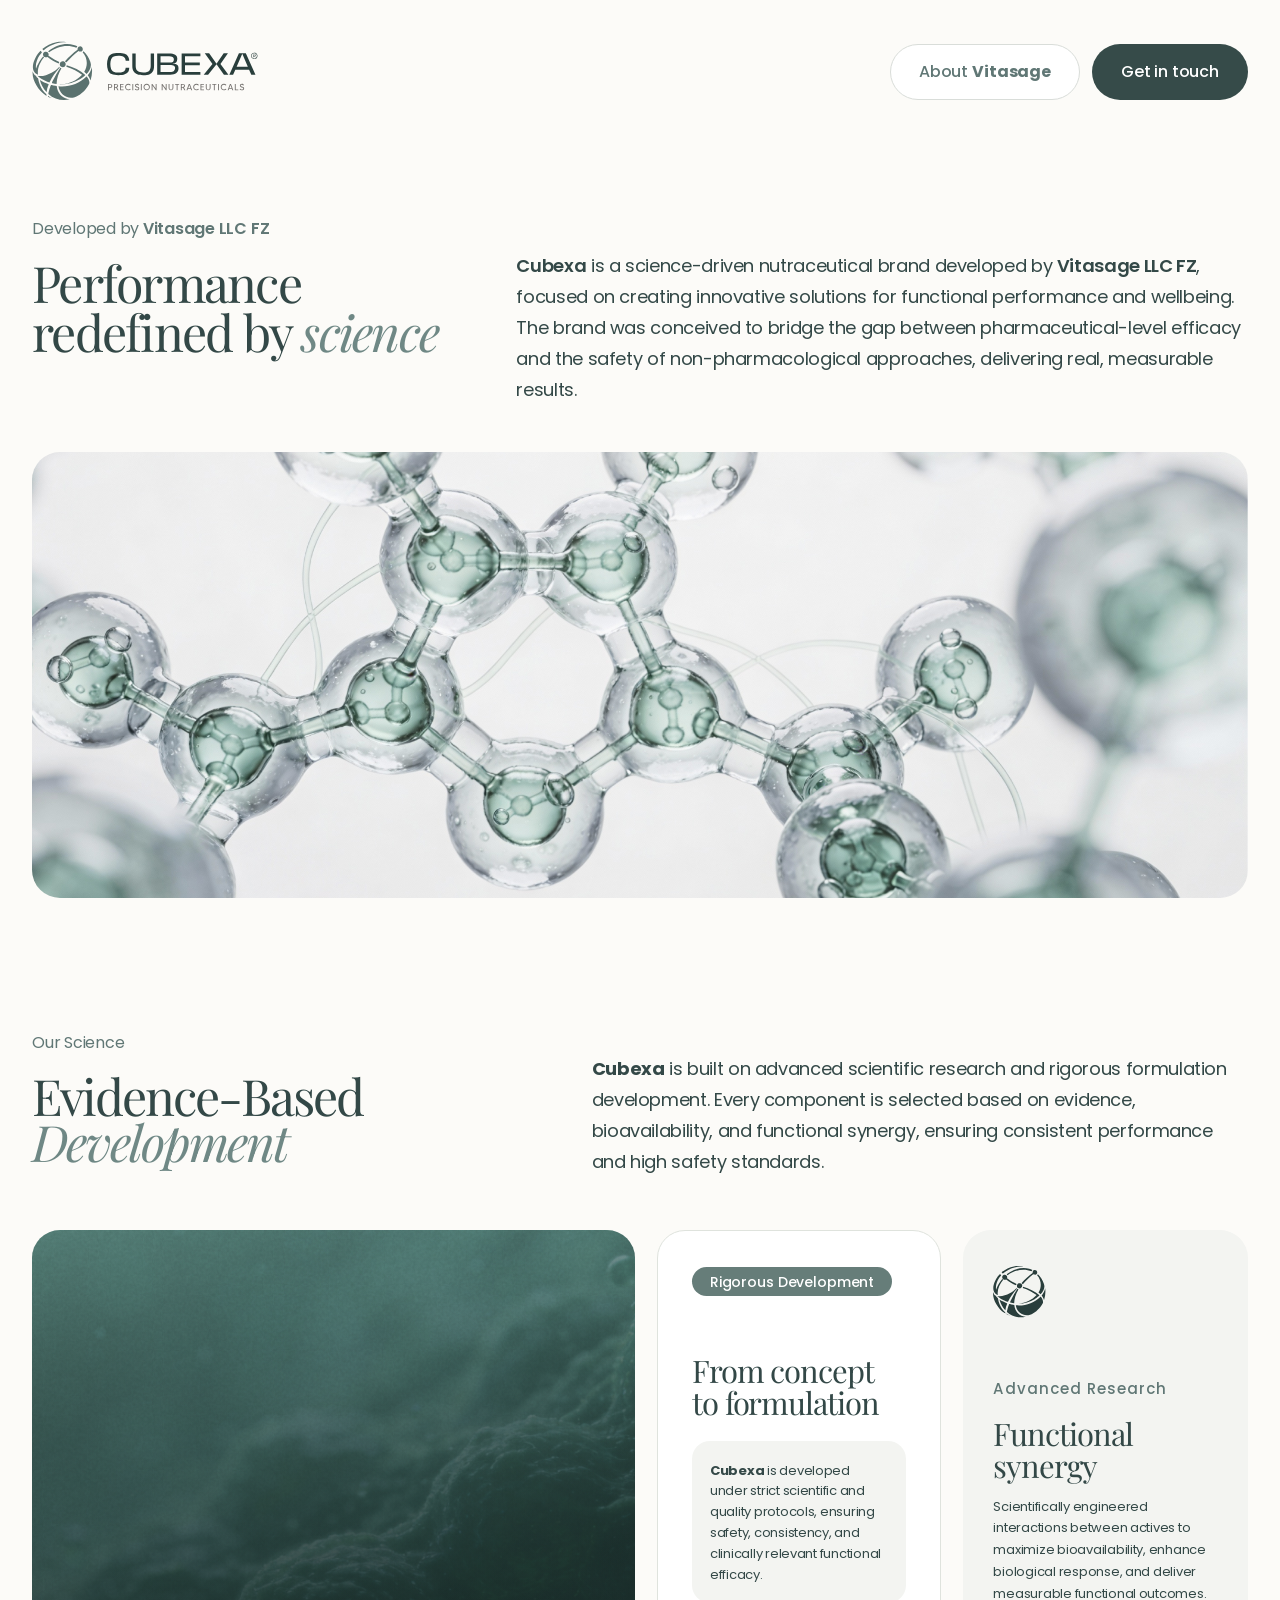
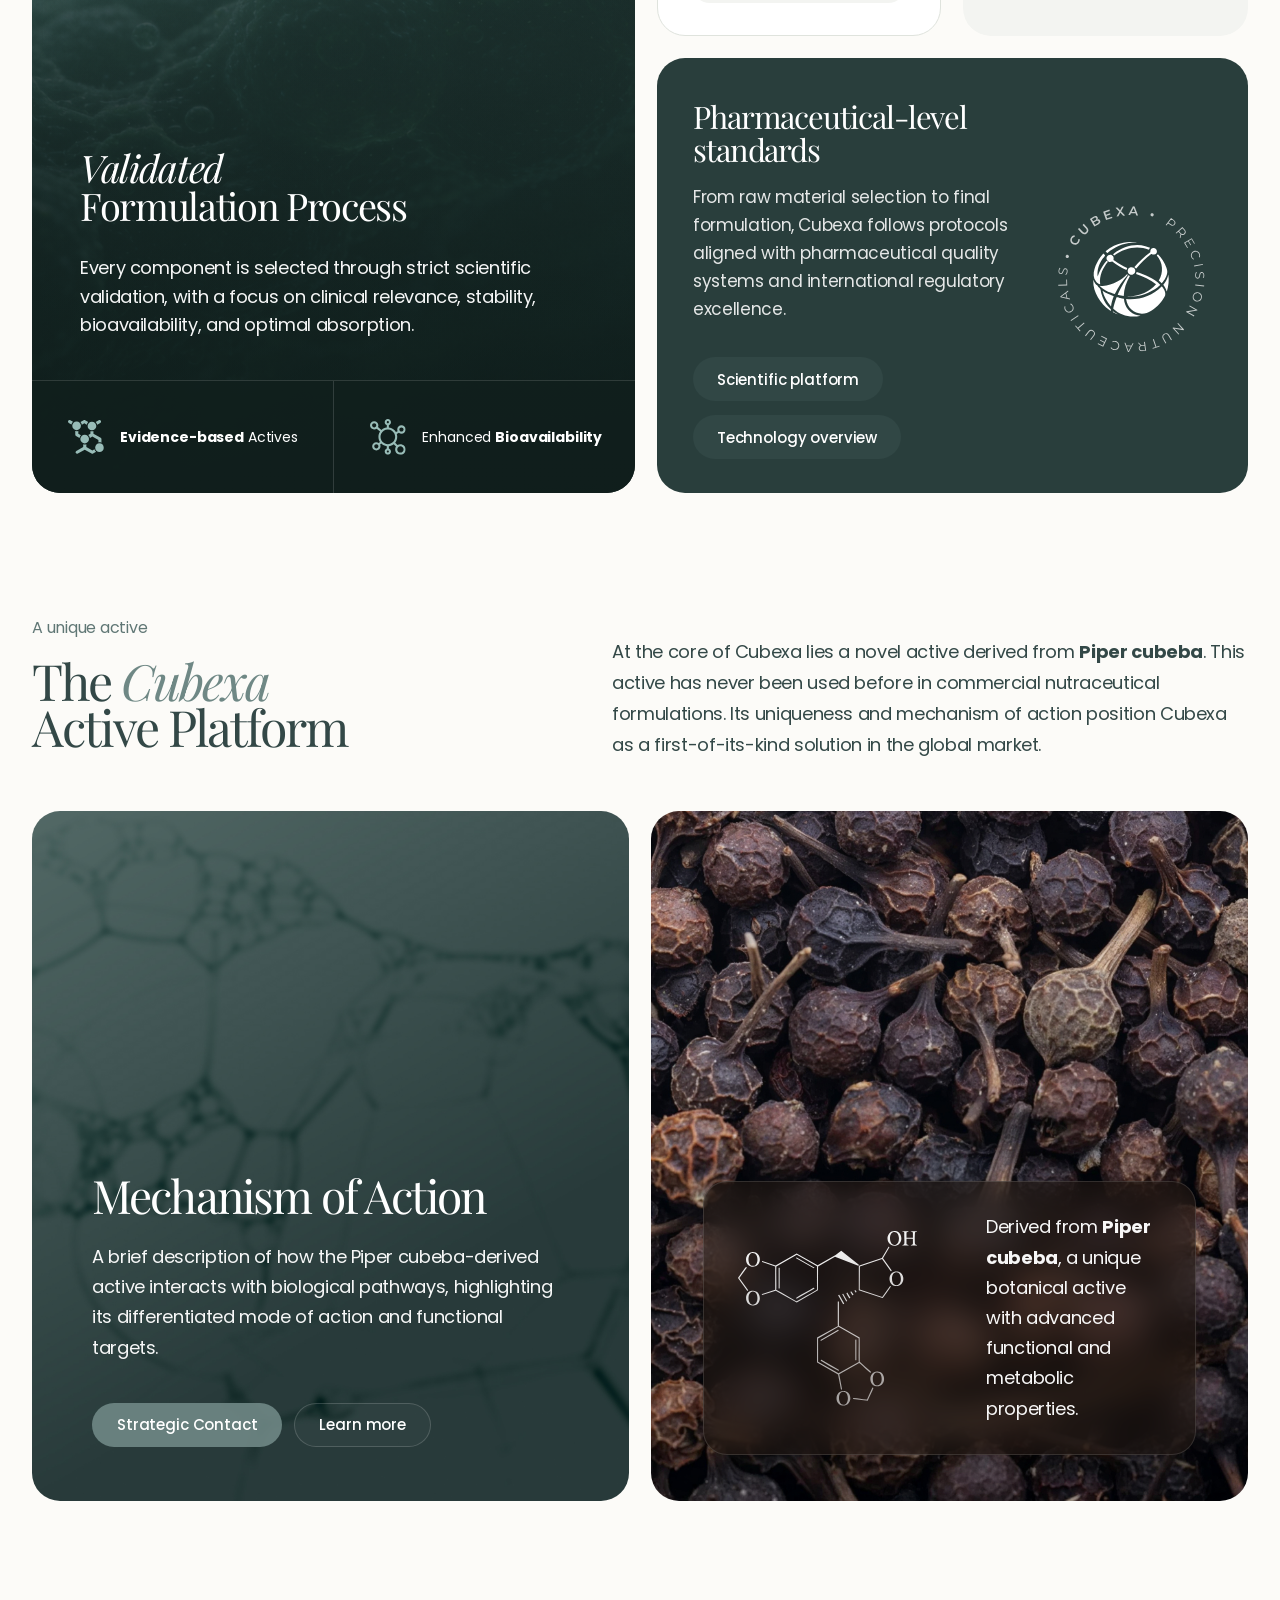
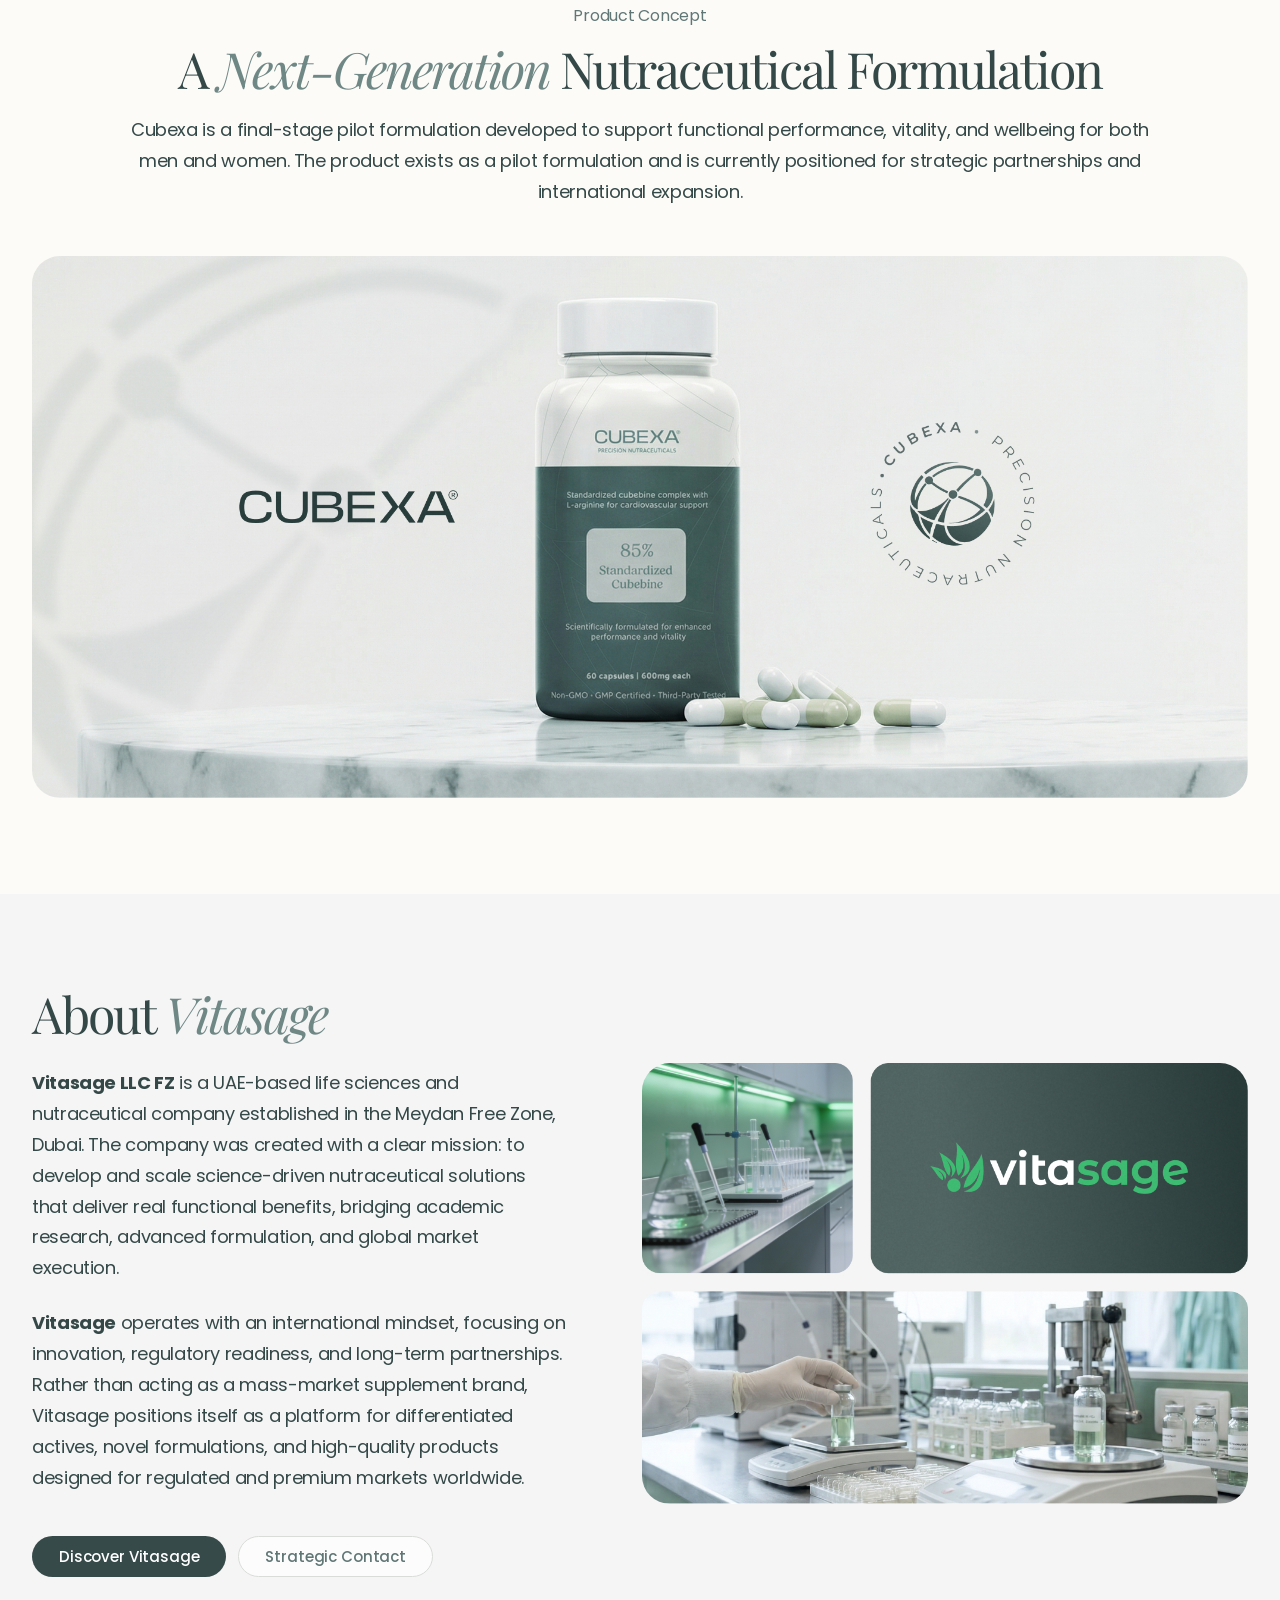
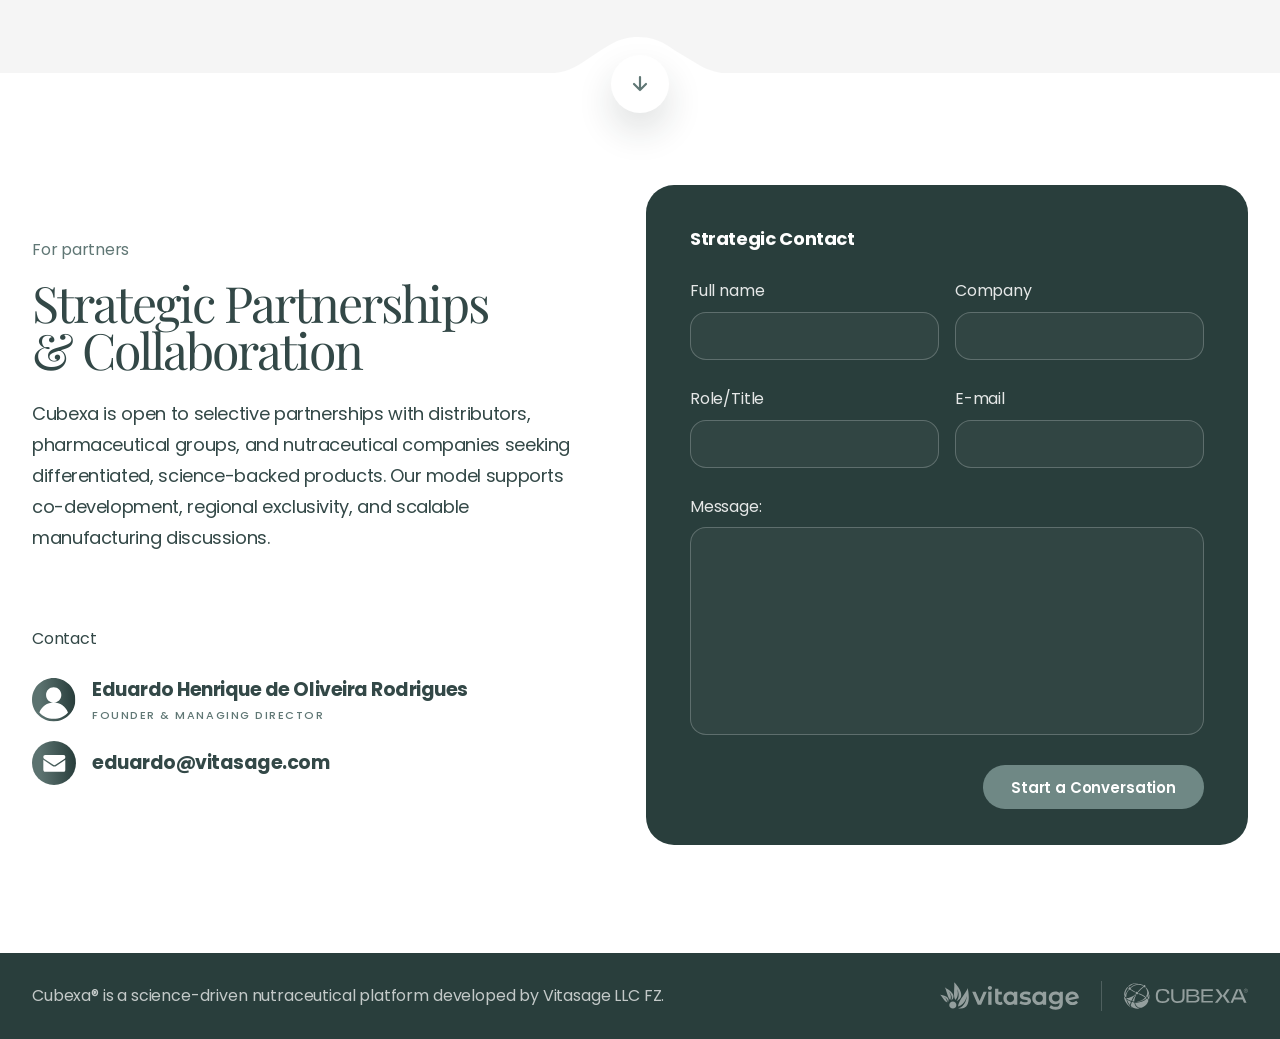
==== index.html @ df8a6ce2 "primeiro commit" ====
<!DOCTYPE html>
<html lang="en">
  <head>
    <meta charset="UTF-8" />
    <meta name="viewport" content="width=device-width, initial-scale=1.0" />
    <title>Cubexa | Precision Nutraceuticals</title>
    <link rel="preconnect" href="https://fonts.googleapis.com" />
    <link rel="preconnect" href="https://fonts.gstatic.com" crossorigin />
    <link
      href="https://fonts.googleapis.com/css2?family=Playfair+Display:ital,wght@0,400;0,500;1,400;1,500&family=Poppins:wght@400;500;600;700&display=swap"
      rel="stylesheet"
    />
    <link rel="icon" type="image/png" href="IMG/favicon.png" />
    <link rel="stylesheet" href="styles.css" />
  </head>
  <body>
    <header class="site-header container">
      <a class="brand" href="#" aria-label="Cubexa home">
        <img src="IMG/logo.svg" alt="Cubexa Precision Nutraceuticals logo" />
      </a>

      <nav class="header-actions" aria-label="Primary navigation">
        <a class="button-pill button-pill--ghost" href="#about">
          About <strong>Vitasage</strong>
        </a>
        <a class="button-pill button-pill--solid" href="#contact">Get in touch</a>
      </nav>
    </header>

    <main>
      <section class="hero-section container" aria-labelledby="hero-title">
        <div class="hero-copy">
          <div class="hero-copy__lead">
            <p class="hero-tagline">
              Developed by <strong>Vitasage LLC FZ</strong>
            </p>

            <h1 class="hero-title" id="hero-title">
              Performance
              <br />
              redefined by <span>science</span>
            </h1>
          </div>

          <div class="hero-copy__text">
            <p>
              <strong>Cubexa</strong> is a science-driven nutraceutical brand
              developed by <strong>Vitasage LLC FZ</strong>, focused on creating
              innovative solutions for functional performance and wellbeing. The
              brand was conceived to bridge the gap between pharmaceutical-level
              efficacy and the safety of non-pharmacological approaches,
              delivering real, measurable results.
            </p>
          </div>
        </div>

        <figure class="hero-visual">
          <img
            src="IMG/img.jpg"
            alt="Abstract molecular structure illustration in soft green tones"
          />
        </figure>
      </section>

      <section class="science-section container" aria-labelledby="science-title">
        <div class="science-intro">
          <div class="science-intro__lead">
            <p class="science-tagline">Our Science</p>

            <h2 class="science-title" id="science-title">
              Evidence-Based
              <br />
              <span>Development</span>
            </h2>
          </div>

          <div class="science-intro__copy">
            <p>
              <strong>Cubexa</strong> is built on advanced scientific research
              and rigorous formulation development. Every component is selected
              based on evidence, bioavailability, and functional synergy,
              ensuring consistent performance and high safety standards.
            </p>
          </div>
        </div>

        <div class="science-layout">
          <article class="science-card science-card--feature">
            <div class="science-feature__content">
              <h3 class="science-feature__title">
                <span>Validated</span>
                <br />
                Formulation Process
              </h3>

              <p class="science-feature__description">
                Every component is selected through strict scientific
                validation, with a focus on clinical relevance, stability,
                bioavailability, and optimal absorption.
              </p>
            </div>

            <div class="science-feature__footer">
              <div class="science-footer-item">
                <img
                  src="IMG/icon0.svg"
                  alt="Evidence-based actives icon"
                  class="science-footer-item__icon"
                />
                <p>
                  <strong>Evidence-based</strong>
                  Actives
                </p>
              </div>

              <div class="science-footer-item">
                <img
                  src="IMG/icon1.svg"
                  alt="Enhanced bioavailability icon"
                  class="science-footer-item__icon"
                />
                <p>
                  Enhanced
                  <strong>Bioavailability</strong>
                </p>
              </div>
            </div>
          </article>

          <div class="science-sidebar">
            <div class="science-sidebar__top">
              <article class="science-card science-card--concept">
                <span class="science-chip">Rigorous Development</span>

                <h3 class="science-card__title science-card__title--concept">
                  From concept
                  <br />
                  to formulation
                </h3>

                <div class="science-card__inset">
                  <p>
                    <strong>Cubexa</strong> is developed under strict
                    scientific and quality protocols, ensuring safety,
                    consistency, and clinically relevant functional efficacy.
                  </p>
                </div>
              </article>

              <article class="science-card science-card--synergy">
                <img
                  src="IMG/icon2.svg"
                  alt="Advanced research icon"
                  class="science-card__icon"
                />

                <p class="science-card__eyebrow">Advanced Research</p>

                <h3 class="science-card__title">Functional synergy</h3>

                <p class="science-card__body">
                  Scientifically engineered interactions between actives to
                  maximize bioavailability, enhance biological response, and
                  deliver measurable functional outcomes.
                </p>
              </article>
            </div>

            <article class="science-card science-card--standards">
              <div class="science-standards">
                <div class="science-standards__content">
                  <h3 class="science-card__title science-card__title--light">
                    Pharmaceutical-level standards
                  </h3>

                  <p class="science-card__body science-card__body--light">
                    From raw material selection to final formulation, Cubexa
                    follows protocols aligned with pharmaceutical quality
                    systems and international regulatory excellence.
                  </p>

                  <div class="science-standards__actions">
                    <button class="science-pill" type="button">
                      Scientific platform
                    </button>
                    <button class="science-pill" type="button">
                      Technology overview
                    </button>
                  </div>
                </div>

                <div class="science-standards__mark">
                  <img
                    src="IMG/icon3.svg"
                    alt="Cubexa circular logo"
                    class="science-standards__logo"
                  />
                </div>
              </div>
            </article>
          </div>
        </div>
      </section>

      <section class="platform-section container" aria-labelledby="platform-title">
        <div class="platform-intro">
          <div class="platform-intro__lead">
            <p class="platform-tagline">A unique active</p>

            <h2 class="platform-title" id="platform-title">
              The <span>Cubexa</span>
              <br />
              Active Platform
            </h2>
          </div>

          <div class="platform-intro__copy">
            <p>
              At the core of Cubexa lies a novel active derived from
              <strong>Piper cubeba</strong>. This active has never been used
              before in commercial nutraceutical formulations. Its uniqueness
              and mechanism of action position Cubexa as a first-of-its-kind
              solution in the global market.
            </p>
          </div>
        </div>

        <div class="platform-layout">
          <article class="platform-card platform-card--mechanism">
            <div class="platform-card__content">
              <h3 class="platform-card__title">Mechanism of Action</h3>

              <p class="platform-card__description">
                A brief description of how the Piper cubeba-derived active
                interacts with biological pathways, highlighting its
                differentiated mode of action and functional targets.
              </p>

              <div class="platform-card__actions">
                <button class="platform-pill platform-pill--solid" type="button">
                  Strategic Contact
                </button>
                <button class="platform-pill platform-pill--ghost" type="button">
                  Learn more
                </button>
              </div>
            </div>
          </article>

          <article class="platform-card platform-card--botanical">
            <div class="platform-glass-box">
              <img
                src="IMG/icon4.svg"
                alt="Chemical formula illustration"
                class="platform-glass-box__icon"
              />

              <p class="platform-glass-box__text">
                Derived from <strong>Piper cubeba</strong>, a unique botanical
                active with advanced functional and metabolic properties.
              </p>
            </div>
          </article>
        </div>
      </section>

      <section class="concept-section container" aria-labelledby="concept-title">
        <div class="concept-header">
          <p class="concept-tagline">Product Concept</p>

          <h2 class="concept-title" id="concept-title">
            A <span>Next-Generation</span> Nutraceutical Formulation
          </h2>

          <p class="concept-copy">
            Cubexa is a final-stage pilot formulation developed to support
            functional performance, vitality, and wellbeing for both men and
            women. The product exists as a pilot formulation and is currently
            positioned for strategic partnerships and international expansion.
          </p>
        </div>

        <figure class="concept-visual">
          <img
            src="IMG/img5.jpg"
            alt="Cubexa product bottle with capsules, brand mark, and circular seal"
          />
        </figure>
      </section>

      <section class="about-section" id="about" aria-labelledby="about-title">
        <div class="about-section__inner container">
          <div class="about-copy">
            <h2 class="about-title" id="about-title">
              About <span>Vitasage</span>
            </h2>

            <div class="about-copy__body">
              <p>
                <strong>Vitasage LLC FZ</strong> is a UAE-based life sciences
                and nutraceutical company established in the Meydan Free Zone,
                Dubai. The company was created with a clear mission: to develop
                and scale science-driven nutraceutical solutions that deliver
                real functional benefits, bridging academic research, advanced
                formulation, and global market execution.
              </p>

              <p>
                <strong>Vitasage</strong> operates with an international
                mindset, focusing on innovation, regulatory readiness, and
                long-term partnerships. Rather than acting as a mass-market
                supplement brand, Vitasage positions itself as a platform for
                differentiated actives, novel formulations, and high-quality
                products designed for regulated and premium markets worldwide.
              </p>
            </div>

            <div class="about-actions">
              <a class="about-pill about-pill--solid" href="index2.html">
                Discover Vitasage
              </a>
              <a class="about-pill about-pill--ghost" href="#contact">
                Strategic Contact
              </a>
            </div>
          </div>

          <figure class="about-visual">
            <img
              src="IMG/img6.jpg"
              alt="Laboratory collage with Vitasage brand panel and research imagery"
            />
          </figure>
        </div>
      </section>

      <section class="contact-section" id="contact" aria-labelledby="contact-title">
        <div class="contact-divider" aria-hidden="true">
          <div class="contact-divider__circle">
            <svg
              class="contact-divider__arrow"
              viewBox="0 0 24 24"
              fill="none"
              xmlns="http://www.w3.org/2000/svg"
            >
              <path
                d="M12 5V18M12 18L6 12M12 18L18 12"
                stroke="currentColor"
                stroke-width="2.2"
                stroke-linecap="round"
                stroke-linejoin="round"
              />
            </svg>
          </div>
        </div>

        <div class="contact-section__inner container">
          <div class="contact-copy">
            <p class="contact-tagline">For partners</p>

            <h2 class="contact-title" id="contact-title">
              Strategic Partnerships
              <br />
              &amp; Collaboration
            </h2>

            <p class="contact-description">
              Cubexa is open to selective partnerships with distributors,
              pharmaceutical groups, and nutraceutical companies seeking
              differentiated, science-backed products. Our model supports
              co-development, regional exclusivity, and scalable manufacturing
              discussions.
            </p>

            <div class="contact-details">
              <p class="contact-label">Contact</p>

              <div class="contact-detail">
                <img
                  src="IMG/icon5.svg"
                  alt="Contact person icon"
                  class="contact-detail__icon"
                />

                <div class="contact-detail__content">
                  <strong>Eduardo Henrique de Oliveira Rodrigues</strong>
                  <span>Founder &amp; Managing Director</span>
                </div>
              </div>

              <div class="contact-detail">
                <img
                  src="IMG/icon6.svg"
                  alt="Email icon"
                  class="contact-detail__icon"
                />

                <div class="contact-detail__content">
                  <strong>eduardo@vitasage.com</strong>
                </div>
              </div>
            </div>
          </div>

          <article class="contact-card">
            <h3 class="contact-card__title">Strategic Contact</h3>

            <form class="contact-form" action="#" method="post">
              <div class="contact-form__field">
                <label for="full-name">Full name</label>
                <input id="full-name" name="full-name" type="text" />
              </div>

              <div class="contact-form__field">
                <label for="company">Company</label>
                <input id="company" name="company" type="text" />
              </div>

              <div class="contact-form__field">
                <label for="role-title">Role/Title</label>
                <input id="role-title" name="role-title" type="text" />
              </div>

              <div class="contact-form__field">
                <label for="email">E-mail</label>
                <input id="email" name="email" type="email" />
              </div>

              <div class="contact-form__field contact-form__field--full">
                <label for="message">Message:</label>
                <textarea id="message" name="message"></textarea>
              </div>

              <div class="contact-form__actions">
                <button class="contact-form__button" type="submit">
                  Start a Conversation
                </button>
              </div>
            </form>
          </article>
        </div>
      </section>
    </main>

    <footer class="footer-section">
      <div class="footer-section__inner container">
        <p class="footer-copy">
          Cubexa&reg; is a science-driven nutraceutical platform developed by
          Vitasage LLC FZ.
        </p>

        <div class="footer-logos" aria-label="Brand logos">
          <img
            src="IMG/logo-footer1.svg"
            alt="Vitasage logo"
            class="footer-logo footer-logo--vitasage"
          />
          <span class="footer-logos__divider" aria-hidden="true"></span>
          <img
            src="IMG/logo-footer2.svg"
            alt="Cubexa logo"
            class="footer-logo footer-logo--cubexa"
          />
        </div>
      </div>
    </footer>
  </body>
</html>
---- styles.css ----
:root {
  --font-heading: "Playfair Display", serif;
  --font-body: "Poppins", sans-serif;

  --size-heading: 50px;
  --size-body: 18px;
  --size-tagline: 16px;
  --size-button: 16px;
  --science-size-tagline: 16px;
  --science-size-title: 50px;
  --science-size-copy: 18px;
  --science-size-feature-title: 38px;
  --science-size-card-title: 31px;
  --science-size-card-body: 17px;
  --science-size-card-label: 15px;
  --science-size-chip: 14px;
  --science-size-footer-label: 14px;
  --platform-size-title: 50px;
  --platform-size-card-title: 46px;
  --platform-size-body: 18px;
  --platform-size-glass-body: 18px;
  --platform-size-pill: 15px;
  --concept-size-tagline: 16px;
  --concept-size-title: 50px;
  --concept-size-body: 18px;
  --about-size-title: 50px;
  --about-size-body: 18px;
  --about-size-button: 15px;
  --contact-size-tagline: 16px;
  --contact-size-title: 50px;
  --contact-size-body: 18px;
  --contact-size-label: 16px;
  --footer-size-body: 16px;

  --color-bg: #fcfbf8;
  --color-surface: #ffffff;
  --color-text: #334847;
  --color-accent: #6f8885;
  --color-muted: #607775;
  --color-border: #d9ddd9;
  --color-button: #364b49;
  --color-button-hover: #2b3d3b;
  --color-focus: #9bb8b2;
  --color-card-muted: #f3f4f1;
  --color-card-deep: #293e3c;
  --color-card-overlay: rgba(27, 48, 46, 0.58);
  --color-card-overlay-strong: rgba(17, 31, 29, 0.82);
  --color-card-stroke: #dfe3dd;
  --color-platform-overlay: rgba(39, 63, 60, 0.86);
  --color-glass-bg: rgba(30, 20, 15, 0.55);
  --color-glass-border: rgba(255, 255, 255, 0.12);
  --color-about-bg: #f5f5f5;
  --color-contact-card: #293e3c;
  --color-contact-field: rgba(255, 255, 255, 0.04);
  --color-contact-border: rgba(255, 255, 255, 0.22);
  --color-contact-button: #6f8885;
  --color-footer-text: rgba(255, 255, 255, 0.72);
  --color-divider-border: #dde2dd;

  --container-width: 1360px;
  --radius-pill: 999px;
  --radius-image: 28px;
  --shadow-focus: 0 0 0 4px rgba(155, 184, 178, 0.35);
}

*,
*::before,
*::after {
  box-sizing: border-box;
}

html {
  scroll-behavior: smooth;
}

body {
  margin: 0;
  background: var(--color-bg);
  color: var(--color-text);
  font-family: var(--font-body);
  text-rendering: optimizeLegibility;
}

img {
  display: block;
  max-width: 100%;
}

a {
  color: inherit;
  text-decoration: none;
}

p,
h1,
h2,
h3,
figure {
  margin: 0;
}

button {
  font: inherit;
  cursor: pointer;
}

.container {
  width: min(var(--container-width), calc(100% - 64px));
  margin: 0 auto;
}

.site-header {
  display: flex;
  align-items: center;
  justify-content: space-between;
  gap: 32px;
  padding-top: 40px;
}

.brand {
  display: inline-flex;
  align-items: center;
}

.brand img {
  width: 228px;
  height: auto;
}

.header-actions {
  display: flex;
  align-items: center;
  gap: 12px;
}

.button-pill {
  display: inline-flex;
  align-items: center;
  justify-content: center;
  min-height: 56px;
  padding: 0 28px;
  border-radius: var(--radius-pill);
  border: 1.5px solid transparent;
  font-size: var(--size-button);
  font-weight: 500;
  line-height: 1;
  letter-spacing: -0.01em;
  transition:
    background-color 180ms ease,
    border-color 180ms ease,
    color 180ms ease,
    transform 180ms ease;
}

.button-pill strong {
  margin-left: 0.25em;
  font-weight: 700;
}

.button-pill:hover {
  transform: translateY(-1px);
}

.button-pill--ghost {
  background: var(--color-surface);
  border-color: var(--color-border);
  color: var(--color-muted);
}

.button-pill--solid {
  background: var(--color-button);
  color: #ffffff;
}

.button-pill--solid:hover {
  background: var(--color-button-hover);
}

.button-pill:focus-visible,
.brand:focus-visible {
  outline: none;
  box-shadow: var(--shadow-focus);
}

.hero-section {
  padding-top: 114px;
  padding-bottom: 56px;
}

.hero-copy {
  display: grid;
  grid-template-columns: minmax(300px, 0.82fr) minmax(560px, 1.4fr);
  align-items: start;
  gap: 56px;
}

.hero-copy__lead {
  max-width: 520px;
}

.hero-copy__text {
  width: 100%;
  max-width: none;
  padding-top: 34px;
}

.hero-tagline {
  margin-bottom: 18px;
  color: var(--color-muted);
  font-size: var(--size-tagline);
  font-weight: 400;
  line-height: 1.45;
  letter-spacing: -0.015em;
}

.hero-tagline strong,
.hero-copy__text strong {
  font-weight: 600;
}

.hero-title {
  font-family: var(--font-heading);
  font-size: var(--size-heading);
  font-weight: 400;
  line-height: 0.98;
  letter-spacing: -0.035em;
  color: var(--color-text);
}

.hero-title span {
  font-style: italic;
  color: var(--color-accent);
}

.hero-copy__text p {
  font-size: var(--size-body);
  line-height: 1.72;
  letter-spacing: -0.02em;
  color: var(--color-text);
}

.hero-visual {
  margin-top: 46px;
  border-radius: var(--radius-image);
  overflow: hidden;
  background: #edf1ed;
}

.hero-visual img {
  width: 100%;
  aspect-ratio: 2042 / 750;
  object-fit: cover;
}

.science-section {
  padding-top: 78px;
  padding-bottom: 88px;
}

.science-intro {
  display: grid;
  grid-template-columns: minmax(340px, 0.95fr) minmax(420px, 1.3fr);
  align-items: start;
  gap: 80px;
}

.science-intro__lead {
  max-width: 540px;
}

.science-intro__copy {
  max-width: 890px;
  padding-top: 22px;
}

.science-tagline {
  margin-bottom: 18px;
  color: var(--color-muted);
  font-size: var(--science-size-tagline);
  line-height: 1.4;
  letter-spacing: -0.015em;
}

.science-title {
  font-family: var(--font-heading);
  font-size: var(--science-size-title);
  font-weight: 400;
  line-height: 0.93;
  letter-spacing: -0.04em;
  color: var(--color-text);
}

.science-title span {
  color: var(--color-accent);
  font-style: italic;
}

.science-intro__copy p {
  color: var(--color-text);
  font-size: var(--science-size-copy);
  line-height: 1.72;
  letter-spacing: -0.02em;
}

.science-intro__copy strong {
  font-weight: 700;
}

.science-layout {
  display: grid;
  grid-template-columns: minmax(460px, 1.02fr) minmax(420px, 1fr);
  gap: 22px;
  margin-top: 52px;
}

.science-sidebar {
  display: grid;
  gap: 22px;
}

.science-sidebar__top {
  display: grid;
  grid-template-columns: repeat(2, minmax(0, 1fr));
  gap: 22px;
}

.science-card {
  border-radius: var(--radius-image);
}

.science-card--feature {
  position: relative;
  display: grid;
  grid-template-rows: 1fr auto;
  min-height: 738px;
  overflow: hidden;
  background:
    linear-gradient(
      180deg,
      rgba(99, 147, 141, 0.1) 0%,
      var(--color-card-overlay) 52%,
      rgba(10, 24, 22, 0.88) 100%
    ),
    url("IMG/img2.jpg") center / cover no-repeat;
}

.science-card--feature::after {
  content: "";
  position: absolute;
  inset: 0;
  background: linear-gradient(
    180deg,
    rgba(38, 80, 75, 0.18) 0%,
    rgba(17, 31, 29, 0.2) 54%,
    rgba(17, 31, 29, 0.4) 100%
  );
  pointer-events: none;
}

.science-feature__content,
.science-feature__footer {
  position: relative;
  z-index: 1;
}

.science-feature__content {
  display: flex;
  flex-direction: column;
  justify-content: flex-end;
  padding: 44px 48px 40px;
}

.science-feature__title {
  margin-bottom: 30px;
  color: #ffffff;
  font-family: var(--font-heading);
  font-size: var(--science-size-feature-title);
  font-weight: 400;
  line-height: 0.98;
  letter-spacing: -0.035em;
}

.science-feature__title span {
  display: inline-block;
  color: #ffffff;
  font-style: italic;
}

.science-feature__description {
  max-width: 620px;
  color: rgba(255, 255, 255, 0.96);
  font-size: var(--science-size-copy);
  line-height: 1.6;
  letter-spacing: -0.02em;
}

.science-feature__footer {
  display: grid;
  grid-template-columns: repeat(2, minmax(0, 1fr));
  background: var(--color-card-overlay-strong);
  border-top: 1px solid rgba(255, 255, 255, 0.13);
}

.science-footer-item {
  display: flex;
  align-items: center;
  gap: 16px;
  min-height: 112px;
  padding: 24px 28px 24px 36px;
}

.science-footer-item + .science-footer-item {
  border-left: 1px solid rgba(255, 255, 255, 0.14);
}

.science-footer-item__icon {
  width: 36px;
  height: 36px;
  flex: 0 0 auto;
}

.science-footer-item p {
  color: #ffffff;
  font-size: var(--science-size-footer-label);
  font-weight: 400;
  line-height: 1.35;
  letter-spacing: -0.01em;
}

.science-footer-item strong {
  font-weight: 700;
}

.science-card--concept,
.science-card--synergy {
  min-height: 344px;
}

.science-card--concept {
  display: flex;
  flex-direction: column;
  align-items: flex-start;
  padding: 36px 34px 32px;
  border: 1.5px solid var(--color-card-stroke);
  background: var(--color-surface);
}

.science-chip {
  display: inline-flex;
  align-items: center;
  justify-content: center;
  min-height: 29px;
  padding: 0 18px;
  border-radius: var(--radius-pill);
  background: #667d79;
  color: #ffffff;
  font-size: var(--science-size-chip);
  font-weight: 500;
  line-height: 1;
  letter-spacing: -0.01em;
}

.science-card__title {
  color: var(--color-text);
  font-family: var(--font-heading);
  font-size: var(--science-size-card-title);
  font-weight: 400;
  line-height: 1.04;
  letter-spacing: -0.035em;
}

.science-card__title--concept {
  margin-top: 58px;
  margin-bottom: 22px;
}

.science-card__title--light {
  color: #ffffff;
}

.science-card__inset {
  margin-top: 0;
  padding: 20px 18px 18px;
  border-radius: 18px;
  background: var(--color-card-muted);
}

.science-card--concept .science-card__inset p {
  font-size: 13px;
  line-height: 1.6;
}

.science-card__inset p,
.science-card__body {
  color: var(--color-text);
  font-size: var(--science-size-card-body);
  line-height: 1.65;
  letter-spacing: -0.02em;
}

.science-card__inset strong {
  font-weight: 700;
}

.science-card--synergy {
  display: flex;
  flex-direction: column;
  padding: 36px 30px 30px;
  background: var(--color-card-muted);
}

.science-card__icon {
  width: 53px;
  height: auto;
}

.science-card--synergy .science-card__icon {
  margin-bottom: 60px;
}

.science-card__eyebrow {
  margin-top: 0;
  margin-bottom: 18px;
  color: var(--color-muted);
  font-size: var(--science-size-card-label);
  font-weight: 500;
  line-height: 1.4;
  letter-spacing: 0.07em;
  text-transform: none;
}

.science-card--synergy .science-card__title {
  margin-bottom: 14px;
}

.science-card--synergy .science-card__body {
  font-size: 13px;
  line-height: 1.68;
}

.science-card--standards {
  padding: 42px 36px 34px;
  background: var(--color-card-deep);
}

.science-standards {
  display: grid;
  grid-template-columns: minmax(0, 1fr) auto;
  align-items: center;
  gap: 24px;
}

.science-standards__content {
  max-width: 610px;
}

.science-card__body--light {
  margin-top: 18px;
  color: rgba(255, 255, 255, 0.88);
}

.science-standards__actions {
  display: flex;
  flex-wrap: wrap;
  gap: 14px;
  margin-top: 34px;
}

.science-pill {
  display: inline-flex;
  align-items: center;
  justify-content: center;
  min-height: 44px;
  padding: 0 24px;
  border: 0;
  border-radius: var(--radius-pill);
  background: #314745;
  color: #ffffff;
  font-family: var(--font-body);
  font-size: 15px;
  font-weight: 500;
  line-height: 1;
  letter-spacing: -0.01em;
}

.science-pill:focus-visible {
  outline: none;
  box-shadow: var(--shadow-focus);
}

.science-standards__mark {
  display: flex;
  align-items: center;
  justify-content: center;
}

.science-standards__logo {
  width: 160px;
  height: auto;
}

.platform-section {
  padding-top: 36px;
  padding-bottom: 96px;
}

.platform-intro {
  display: grid;
  grid-template-columns: minmax(340px, 0.96fr) minmax(420px, 1.24fr);
  align-items: start;
  gap: 88px;
}

.platform-intro__lead {
  max-width: 560px;
}

.platform-tagline {
  margin-bottom: 18px;
  color: var(--color-muted);
  font-size: var(--science-size-tagline);
  line-height: 1.4;
  letter-spacing: -0.015em;
}

.platform-title {
  color: var(--color-text);
  font-family: var(--font-heading);
  font-size: var(--platform-size-title);
  font-weight: 400;
  line-height: 0.93;
  letter-spacing: -0.04em;
}

.platform-title span {
  color: var(--color-accent);
  font-style: italic;
}

.platform-intro__copy {
  max-width: 910px;
  padding-top: 20px;
}

.platform-intro__copy p {
  color: var(--color-text);
  font-size: var(--platform-size-body);
  line-height: 1.72;
  letter-spacing: -0.02em;
}

.platform-intro__copy strong,
.platform-glass-box__text strong {
  font-weight: 700;
}

.platform-layout {
  display: grid;
  grid-template-columns: repeat(2, minmax(0, 1fr));
  align-items: stretch;
  gap: 22px;
  margin-top: 50px;
}

.platform-card {
  position: relative;
  min-height: 690px;
  height: 100%;
  border-radius: var(--radius-image);
  overflow: hidden;
}

.platform-card--mechanism {
  background: url("IMG/img3.jpg") center / cover no-repeat;
}

.platform-card__content {
  display: flex;
  flex-direction: column;
  justify-content: flex-end;
  height: 100%;
  padding: 52px 60px 54px;
}

.platform-card__title {
  color: #ffffff;
  font-family: var(--font-heading);
  font-size: var(--platform-size-card-title);
  font-weight: 400;
  line-height: 0.98;
  letter-spacing: -0.04em;
}

.platform-card__description {
  max-width: 560px;
  margin-top: 24px;
  color: rgba(255, 255, 255, 0.96);
  font-size: var(--platform-size-body);
  line-height: 1.68;
  letter-spacing: -0.02em;
}

.platform-card__actions {
  display: flex;
  flex-wrap: wrap;
  gap: 12px;
  margin-top: 40px;
}

.platform-pill {
  display: inline-flex;
  align-items: center;
  justify-content: center;
  min-height: 44px;
  padding: 0 24px;
  border-radius: var(--radius-pill);
  border: 1px solid transparent;
  font-size: var(--platform-size-pill);
  font-weight: 500;
  line-height: 1;
  letter-spacing: -0.01em;
  transition:
    background-color 180ms ease,
    border-color 180ms ease,
    color 180ms ease;
}

.platform-pill--solid {
  background: rgba(111, 136, 133, 0.9);
  color: #ffffff;
}

.platform-pill--ghost {
  background: rgba(255, 255, 255, 0.03);
  border-color: rgba(255, 255, 255, 0.16);
  color: #ffffff;
}

.platform-pill:focus-visible {
  outline: none;
  box-shadow: var(--shadow-focus);
}

.platform-card--botanical {
  background: url("IMG/img4.jpg") center / cover no-repeat;
}

.platform-glass-box {
  position: absolute;
  left: 52px;
  right: 52px;
  bottom: 46px;
  display: grid;
  grid-template-columns: 214px minmax(0, 1fr);
  align-items: center;
  gap: 34px;
  padding: 30px 34px;
  border: 1px solid var(--color-glass-border);
  border-radius: 24px;
  background: var(--color-glass-bg);
  box-shadow: 0 18px 50px rgba(14, 9, 6, 0.22);
  backdrop-filter: blur(16px);
  -webkit-backdrop-filter: blur(16px);
}

.platform-glass-box__icon {
  width: 179px;
  height: auto;
}

.platform-glass-box__text {
  color: rgba(255, 255, 255, 0.97);
  font-size: var(--platform-size-glass-body);
  line-height: 1.68;
  letter-spacing: -0.02em;
}

.concept-section {
  padding-top: 8px;
  padding-bottom: 96px;
}

.concept-header {
  max-width: 1260px;
  margin: 0 auto;
  text-align: center;
}

.concept-tagline {
  margin-bottom: 18px;
  color: var(--color-muted);
  font-size: var(--concept-size-tagline);
  line-height: 1.4;
  letter-spacing: -0.015em;
}

.concept-title {
  color: var(--color-text);
  font-family: var(--font-heading);
  font-size: var(--concept-size-title);
  font-weight: 400;
  line-height: 0.95;
  letter-spacing: -0.04em;
}

.concept-title span {
  color: var(--color-accent);
  font-style: italic;
}

.concept-copy {
  max-width: 1040px;
  margin: 22px auto 0;
  color: var(--color-text);
  font-size: var(--concept-size-body);
  line-height: 1.72;
  letter-spacing: -0.02em;
}

.concept-visual {
  margin-top: 48px;
  overflow: hidden;
  border-radius: var(--radius-image);
  background: #edf1ed;
}

.concept-visual img {
  width: 100%;
  aspect-ratio: 2042 / 911;
  object-fit: cover;
}

.about-section {
  background: var(--color-about-bg);
}

.about-section__inner {
  display: grid;
  grid-template-columns: minmax(340px, 0.88fr) minmax(420px, 1fr);
  align-items: center;
  gap: 76px;
  padding-top: 96px;
  padding-bottom: 96px;
}

.about-copy {
  max-width: 620px;
}

.about-title {
  color: var(--color-text);
  font-family: var(--font-heading);
  font-size: var(--about-size-title);
  font-weight: 400;
  line-height: 0.95;
  letter-spacing: -0.04em;
}

.about-title span {
  color: var(--color-accent);
  font-style: italic;
}

.about-copy__body {
  margin-top: 30px;
}

.about-copy__body p {
  color: var(--color-text);
  font-size: var(--about-size-body);
  line-height: 1.72;
  letter-spacing: -0.02em;
}

.about-copy__body p + p {
  margin-top: 24px;
}

.about-copy__body strong {
  font-weight: 700;
}

.about-actions {
  display: flex;
  flex-wrap: wrap;
  gap: 12px;
  margin-top: 42px;
}

.about-pill {
  display: inline-flex;
  align-items: center;
  justify-content: center;
  min-height: 41px;
  padding: 0 26px;
  border-radius: var(--radius-pill);
  border: 1px solid transparent;
  font-size: var(--about-size-button);
  font-weight: 500;
  line-height: 1;
  letter-spacing: -0.01em;
}

.about-pill--solid {
  background: var(--color-button);
  color: #ffffff;
}

.about-pill--ghost {
  background: rgba(255, 255, 255, 0.7);
  border-color: var(--color-border);
  color: var(--color-muted);
}

.about-pill:focus-visible {
  outline: none;
  box-shadow: var(--shadow-focus);
}

.about-visual {
  overflow: hidden;
  border-radius: var(--radius-image);
  background: #edf1ed;
}

.about-visual img {
  width: 100%;
  aspect-ratio: 1005 / 730;
  object-fit: cover;
}

.contact-section {
  position: relative;
  background: #ffffff;
  padding-top: 112px;
  padding-bottom: 0;
}

.contact-section::before {
  content: none;
}

.contact-divider {
  position: absolute;
  top: 0;
  left: 50%;
  width: 234px;
  height: 110px;
  z-index: 2;
  background: url("IMG/divider.svg") center / 100% 100% no-repeat;
  transform: translateX(-50%) translateY(-46px);
  pointer-events: none;
}

.contact-divider__circle {
  position: absolute;
  top: 28px;
  left: 50%;
  display: grid;
  place-items: center;
  width: 58px;
  height: 58px;
  border-radius: 50%;
  background: var(--color-surface);
  color: var(--color-muted);
  box-shadow: 0 18px 36px rgba(27, 43, 40, 0.14);
  transform: translateX(-50%);
  animation: contact-divider-float 3.6s ease-in-out infinite;
  pointer-events: auto;
}

.contact-divider__arrow {
  width: 24px;
  height: 24px;
  animation: contact-divider-arrow 3.6s ease-in-out infinite;
}

.contact-section__inner {
  display: grid;
  grid-template-columns: minmax(340px, 0.9fr) minmax(420px, 1fr);
  align-items: start;
  gap: 72px;
  padding-bottom: 108px;
}

.contact-copy {
  max-width: 560px;
  padding-top: 54px;
}

.contact-tagline {
  margin-bottom: 18px;
  color: var(--color-muted);
  font-size: var(--contact-size-tagline);
  line-height: 1.4;
  letter-spacing: -0.015em;
}

.contact-title {
  color: var(--color-text);
  font-family: var(--font-heading);
  font-size: var(--contact-size-title);
  font-weight: 400;
  line-height: 0.94;
  letter-spacing: -0.04em;
}

.contact-description {
  margin-top: 26px;
  color: var(--color-text);
  font-size: var(--contact-size-body);
  line-height: 1.72;
  letter-spacing: -0.02em;
}

.contact-details {
  margin-top: 74px;
}

.contact-label {
  margin-bottom: 26px;
  color: var(--color-text);
  font-size: var(--contact-size-label);
  line-height: 1.4;
  letter-spacing: -0.015em;
}

.contact-detail {
  display: flex;
  align-items: center;
  gap: 16px;
}

.contact-detail + .contact-detail {
  margin-top: 18px;
}

.contact-detail__icon {
  width: 44px;
  height: 44px;
  flex: 0 0 auto;
}

.contact-detail__content {
  display: flex;
  flex-direction: column;
  gap: 6px;
}

.contact-detail__content strong {
  color: var(--color-text);
  font-size: 19px;
  font-weight: 700;
  line-height: 1.35;
  letter-spacing: -0.025em;
}

.contact-detail__content span {
  color: var(--color-muted);
  font-size: 11px;
  font-weight: 500;
  line-height: 1.3;
  letter-spacing: 0.14em;
  text-transform: uppercase;
}

.contact-card {
  border-radius: var(--radius-image);
  background: var(--color-contact-card);
  padding: 42px 44px 36px;
}

.contact-card__title {
  color: #ffffff;
  font-size: 18px;
  font-weight: 700;
  line-height: 1.3;
  letter-spacing: -0.02em;
}

.contact-form {
  display: grid;
  grid-template-columns: repeat(2, minmax(0, 1fr));
  gap: 28px 16px;
  margin-top: 30px;
}

.contact-form__field {
  display: flex;
  flex-direction: column;
}

.contact-form__field--full {
  grid-column: 1 / -1;
}

.contact-form label {
  margin-bottom: 10px;
  color: rgba(255, 255, 255, 0.88);
  font-size: 16px;
  line-height: 1.35;
  letter-spacing: -0.01em;
}

.contact-form input,
.contact-form textarea {
  width: 100%;
  border: 1px solid var(--color-contact-border);
  border-radius: 16px;
  background: var(--color-contact-field);
  color: #ffffff;
  font-family: var(--font-body);
  font-size: 17px;
  line-height: 1.4;
  transition:
    border-color 180ms ease,
    box-shadow 180ms ease,
    background-color 180ms ease;
}

.contact-form input {
  min-height: 48px;
  padding: 0 16px;
}

.contact-form textarea {
  min-height: 208px;
  padding: 16px;
  resize: none;
}

.contact-form input::placeholder,
.contact-form textarea::placeholder {
  color: rgba(255, 255, 255, 0.38);
}

.contact-form input:focus-visible,
.contact-form textarea:focus-visible {
  outline: none;
  border-color: rgba(255, 255, 255, 0.46);
  box-shadow: 0 0 0 4px rgba(155, 184, 178, 0.24);
}

.contact-form__actions {
  grid-column: 1 / -1;
  display: flex;
  justify-content: flex-end;
  margin-top: 2px;
}

.contact-form__button {
  display: inline-flex;
  align-items: center;
  justify-content: center;
  min-height: 44px;
  padding: 0 28px;
  border: 0;
  border-radius: var(--radius-pill);
  background: var(--color-contact-button);
  color: #ffffff;
  font-size: 15px;
  font-weight: 600;
  line-height: 1;
  letter-spacing: -0.01em;
  transition:
    background-color 180ms ease,
    transform 180ms ease;
}

.contact-form__button:hover {
  background: #627b78;
  transform: translateY(-1px);
}

.contact-form__button:focus-visible {
  outline: none;
  box-shadow: var(--shadow-focus);
}

.footer-section {
  background: var(--color-contact-card);
}

.footer-section__inner {
  display: flex;
  align-items: center;
  justify-content: space-between;
  gap: 28px;
  padding-top: 28px;
  padding-bottom: 28px;
}

.footer-copy {
  color: var(--color-footer-text);
  font-size: var(--footer-size-body);
  line-height: 1.5;
  letter-spacing: -0.01em;
}

.footer-logos {
  display: flex;
  align-items: center;
  gap: 22px;
  flex-shrink: 0;
}

.footer-logos__divider {
  width: 1px;
  height: 30px;
  background: rgba(255, 255, 255, 0.18);
}

.footer-logo {
  height: 28px;
  width: auto;
}

.footer-logo--cubexa {
  height: 26px;
}

@keyframes contact-divider-float {
  0%,
  100% {
    transform: translateY(0);
    box-shadow: 0 14px 34px rgba(27, 43, 40, 0.12);
  }

  50% {
    transform: translateY(4px);
    box-shadow: 0 18px 38px rgba(27, 43, 40, 0.16);
  }
}

@keyframes contact-divider-arrow {
  0%,
  100% {
    transform: translateY(0);
    opacity: 1;
  }

  50% {
    transform: translateY(2px);
    opacity: 0.84;
  }
}

@media (prefers-reduced-motion: reduce) {
  .contact-divider__circle,
  .contact-divider__arrow {
    animation: none;
  }
}

@media (max-width: 1200px) {
  .platform-intro {
    grid-template-columns: 1fr;
    gap: 28px;
  }

  .platform-intro__lead,
  .platform-intro__copy {
    max-width: none;
  }

  .platform-intro__copy {
    padding-top: 0;
  }

  .contact-section__inner {
    gap: 56px;
  }
}

@media (max-width: 1024px) {
  .platform-layout {
    grid-template-columns: 1fr;
  }

  .about-section__inner {
    gap: 48px;
  }

  .contact-section__inner {
    grid-template-columns: 1fr;
    gap: 40px;
    padding-bottom: 84px;
  }

  .contact-copy {
    max-width: none;
    padding-top: 42px;
  }

  .contact-card {
    padding: 38px 34px 32px;
  }

  .contact-title {
    font-size: 38px;
  }
}

@media (max-width: 1100px) {
  .site-header {
    padding-top: 32px;
  }

  .hero-section {
    padding-top: 88px;
  }

  .hero-copy {
    grid-template-columns: 1fr;
    gap: 30px;
  }

  .hero-copy__lead,
  .hero-copy__text {
    max-width: none;
  }

  .hero-copy__text {
    padding-top: 0;
  }

  .hero-title {
    font-size: 42px;
  }

  .hero-visual {
    margin-top: 40px;
  }

  .science-section {
    padding-top: 54px;
  }

  .science-intro {
    grid-template-columns: 1fr;
    gap: 28px;
  }

  .science-intro__lead,
  .science-intro__copy {
    max-width: none;
  }

  .science-intro__copy {
    padding-top: 0;
  }

  .science-layout {
    grid-template-columns: 1fr;
  }

  .platform-section {
    padding-top: 24px;
    padding-bottom: 72px;
  }

  .platform-card {
    min-height: 620px;
  }

  .platform-card__content {
    padding: 44px 44px 44px;
  }

  .platform-glass-box {
    left: 34px;
    right: 34px;
    bottom: 34px;
    grid-template-columns: 180px minmax(0, 1fr);
    gap: 24px;
    padding: 26px 28px;
  }

  .platform-glass-box__icon {
    width: 152px;
  }

  .concept-section {
    padding-top: 0;
    padding-bottom: 76px;
  }

  .about-section__inner {
    padding-top: 76px;
    padding-bottom: 76px;
  }

  .contact-section {
    padding-top: 96px;
  }
}

@media (max-width: 768px) {
  .container {
    width: min(var(--container-width), calc(100% - 40px));
  }

  .site-header {
    flex-wrap: wrap;
    gap: 18px;
    padding-top: 24px;
  }

  .header-actions {
    flex-wrap: wrap;
  }

  .button-pill {
    min-height: 52px;
    padding: 0 24px;
  }

  .hero-section {
    padding-top: 64px;
    padding-bottom: 40px;
  }

  .hero-title {
    font-size: 38px;
  }

  .hero-copy__text p {
    line-height: 1.65;
  }

  .hero-visual {
    border-radius: 22px;
  }

  .science-section {
    padding-top: 44px;
    padding-bottom: 52px;
  }

  .science-title {
    font-size: 44px;
  }

  .science-layout {
    margin-top: 38px;
    gap: 18px;
  }

  .science-sidebar,
  .science-sidebar__top {
    gap: 18px;
  }

  .science-sidebar__top {
    grid-template-columns: 1fr;
  }

  .science-card--feature {
    min-height: 640px;
  }

  .science-feature__content {
    padding: 36px 28px 30px;
  }

  .science-feature__title {
    margin-bottom: 24px;
    font-size: 34px;
  }

  .science-feature__description {
    font-size: 17px;
  }

  .science-feature__footer {
    grid-template-columns: 1fr;
  }

  .science-footer-item {
    min-height: 88px;
    padding: 18px 24px;
  }

  .science-footer-item + .science-footer-item {
    border-left: 0;
    border-top: 1px solid rgba(255, 255, 255, 0.14);
  }

  .science-card--concept,
  .science-card--synergy,
  .science-card--standards {
    min-height: auto;
    padding: 30px 24px;
  }

  .science-card__title {
    font-size: 28px;
  }

  .science-card__title--concept {
    margin-top: 34px;
  }

  .science-card--concept {
    padding: 34px 28px 30px;
  }

  .science-card--synergy {
    padding: 34px 28px 30px;
  }

  .science-card__title--concept {
    margin-top: 52px;
    margin-bottom: 24px;
  }

  .science-card--synergy .science-card__icon {
    margin-bottom: 72px;
  }

  .science-standards {
    grid-template-columns: 1fr;
    align-items: start;
  }

  .science-standards__logo {
    width: 132px;
  }

  .platform-section {
    padding-top: 20px;
    padding-bottom: 56px;
  }

  .platform-title {
    font-size: 44px;
  }

  .platform-layout {
    margin-top: 38px;
  }

  .platform-card {
    min-height: 560px;
  }

  .platform-card__content {
    padding: 36px 28px 34px;
  }

  .platform-card__title {
    font-size: 36px;
  }

  .platform-card__description,
  .platform-intro__copy p,
  .platform-glass-box__text {
    font-size: 17px;
  }

  .platform-glass-box {
    left: 24px;
    right: 24px;
    bottom: 24px;
    grid-template-columns: 1fr;
    gap: 18px;
    padding: 22px 24px;
  }

  .platform-glass-box__icon {
    width: 144px;
  }

  .concept-section {
    padding-top: 0;
    padding-bottom: 56px;
  }

  .concept-title {
    font-size: 38px;
  }

  .concept-copy {
    margin-top: 18px;
  }

  .concept-visual {
    margin-top: 38px;
  }

  .about-section__inner {
    grid-template-columns: 1fr;
    gap: 34px;
    padding-top: 56px;
    padding-bottom: 56px;
  }

  .about-title {
    font-size: 38px;
  }

  .contact-section {
    padding-top: 84px;
  }

  .contact-section::before {
    content: none;
  }

  .contact-divider {
    width: 214px;
    height: 101px;
    transform: translateX(-50%) translateY(-42px);
  }

  .contact-divider__circle {
    top: 24px;
  }

  .contact-section__inner {
    gap: 32px;
    padding-bottom: 64px;
  }

  .contact-copy {
    padding-top: 28px;
  }

  .contact-details {
    margin-top: 44px;
  }

  .contact-card {
    padding: 30px 24px 24px;
  }

  .contact-form {
    grid-template-columns: 1fr;
    gap: 20px;
    margin-top: 24px;
  }

  .contact-form textarea {
    min-height: 180px;
  }

  .footer-section__inner {
    flex-direction: column;
    align-items: flex-start;
    padding-top: 24px;
    padding-bottom: 24px;
  }
}

@media (max-width: 480px) {
  .container {
    width: min(var(--container-width), calc(100% - 24px));
  }

  .brand img {
    width: 190px;
  }

  .header-actions {
    width: 100%;
  }

  .button-pill {
    width: 100%;
  }

  .hero-section {
    padding-top: 48px;
  }

  .hero-tagline {
    margin-bottom: 14px;
    font-size: 15px;
  }

  .hero-title {
    font-size: 34px;
  }

  .hero-copy__text p {
    font-size: 16px;
  }

  .hero-visual {
    margin-top: 32px;
    border-radius: 18px;
  }

  .science-section {
    padding-top: 36px;
    padding-bottom: 40px;
  }

  .science-tagline {
    margin-bottom: 12px;
  }

  .science-title {
    font-size: 36px;
  }

  .science-intro__copy p,
  .science-feature__description,
  .science-card__inset p,
  .science-card__body,
  .science-card__body--light {
    font-size: 16px;
  }

  .science-feature__content {
    padding: 30px 22px 26px;
  }

  .science-feature__footer {
    padding: 0;
  }

  .science-footer-item {
    padding: 16px 20px;
  }

  .science-card--feature {
    min-height: 580px;
  }

  .science-card--concept,
  .science-card--synergy,
  .science-card--standards {
    padding: 24px 20px;
  }

  .science-card--concept {
    padding: 28px 22px 24px;
  }

  .science-card--synergy {
    padding: 28px 22px 24px;
  }

  .science-card__title--concept {
    margin-top: 42px;
    margin-bottom: 20px;
  }

  .science-card--synergy .science-card__icon {
    margin-bottom: 56px;
  }

  .science-card--concept .science-card__inset p,
  .science-card--synergy .science-card__body {
    font-size: 13px;
  }

  .science-chip,
  .science-pill {
    width: 100%;
  }

  .science-standards__actions {
    gap: 10px;
  }

  .science-standards__mark {
    justify-content: flex-start;
  }

  .science-standards__logo {
    width: 118px;
  }

  .platform-section {
    padding-top: 14px;
    padding-bottom: 42px;
  }

  .platform-tagline {
    margin-bottom: 12px;
  }

  .platform-title {
    font-size: 36px;
  }

  .platform-card {
    min-height: 500px;
  }

  .platform-card__content {
    padding: 30px 22px 28px;
  }

  .platform-card__title {
    font-size: 32px;
  }

  .platform-card__description,
  .platform-intro__copy p,
  .platform-glass-box__text {
    font-size: 16px;
  }

  .platform-card__actions {
    gap: 10px;
    margin-top: 28px;
  }

  .platform-pill {
    width: 100%;
  }

  .platform-glass-box {
    left: 18px;
    right: 18px;
    bottom: 18px;
    padding: 20px 18px;
  }

  .platform-glass-box__icon {
    width: 128px;
  }

  .concept-section {
    padding-bottom: 42px;
  }

  .concept-tagline {
    margin-bottom: 12px;
  }

  .concept-title {
    font-size: 28px;
  }

  .concept-copy {
    margin-top: 16px;
    font-size: 16px;
  }

  .concept-visual {
    margin-top: 30px;
    border-radius: 18px;
  }

  .about-section__inner {
    padding-top: 42px;
    padding-bottom: 42px;
  }

  .about-title {
    font-size: 28px;
  }

  .about-copy__body {
    margin-top: 22px;
  }

  .about-copy__body p {
    font-size: 16px;
  }

  .about-actions {
    margin-top: 30px;
    gap: 10px;
  }

  .about-pill {
    width: 100%;
  }

  .about-visual {
    border-radius: 18px;
  }

  .contact-section {
    padding-top: 72px;
  }

  .contact-section::before {
    content: none;
  }

  .contact-divider__circle {
    width: 52px;
    height: 52px;
  }

  .contact-divider {
    width: 188px;
    height: 88px;
    transform: translateX(-50%) translateY(-37px);
  }

  .contact-divider__arrow {
    width: 22px;
    height: 22px;
  }

  .contact-section__inner {
    padding-bottom: 48px;
  }

  .contact-tagline {
    margin-bottom: 12px;
  }

  .contact-title {
    font-size: 28px;
  }

  .contact-description {
    margin-top: 18px;
    font-size: 16px;
  }

  .contact-details {
    margin-top: 32px;
  }

  .contact-label {
    margin-bottom: 20px;
  }

  .contact-detail {
    align-items: flex-start;
  }

  .contact-detail__content strong {
    font-size: 16px;
  }

  .contact-card {
    border-radius: 20px;
    padding: 24px 18px 20px;
  }

  .contact-card__title {
    font-size: 16px;
  }

  .contact-form label {
    margin-bottom: 8px;
    font-size: 15px;
  }

  .contact-form input,
  .contact-form textarea {
    font-size: 16px;
  }

  .contact-form input {
    min-height: 46px;
  }

  .contact-form textarea {
    min-height: 156px;
  }

  .contact-form__actions {
    justify-content: stretch;
  }

  .contact-form__button {
    width: 100%;
  }

  .footer-section__inner {
    gap: 18px;
  }

  .footer-copy {
    font-size: 15px;
  }

  .footer-logos {
    gap: 16px;
  }

  .footer-logos__divider {
    height: 24px;
  }

  .footer-logo {
    height: 24px;
  }
}
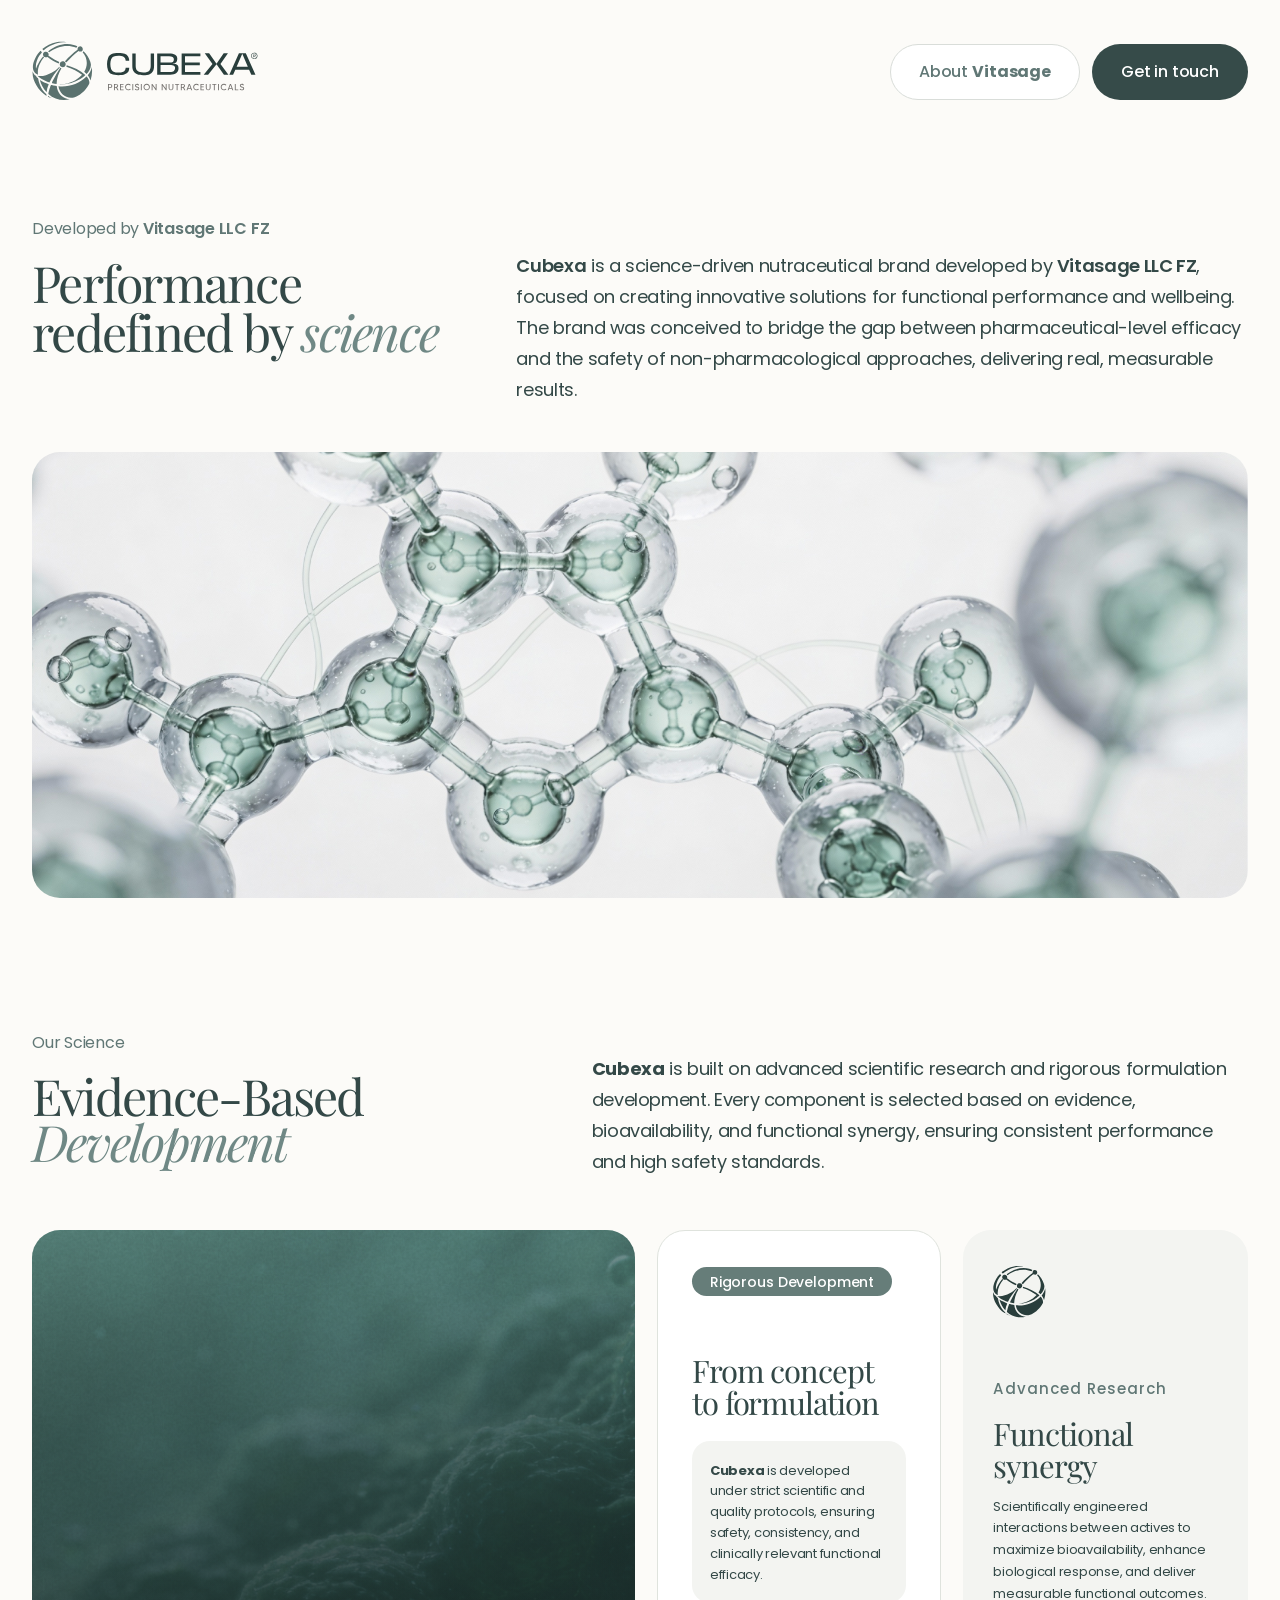
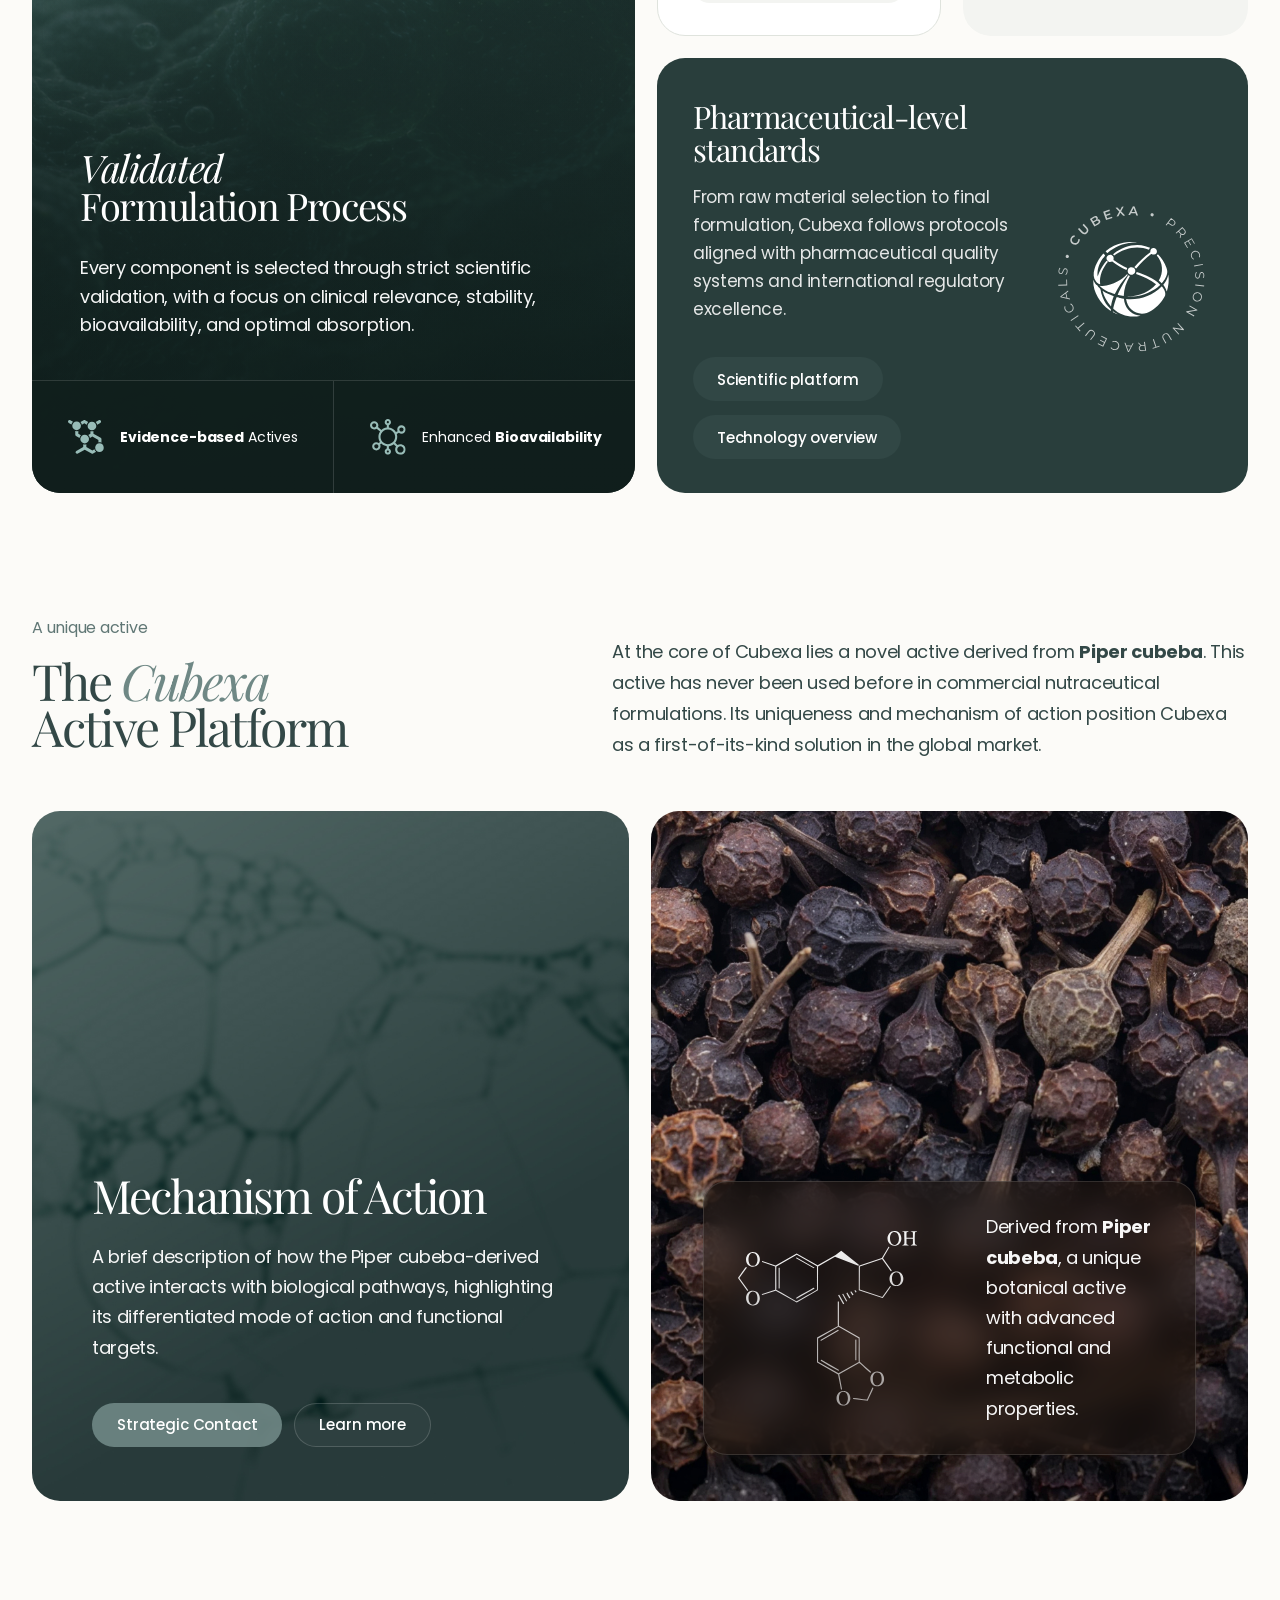
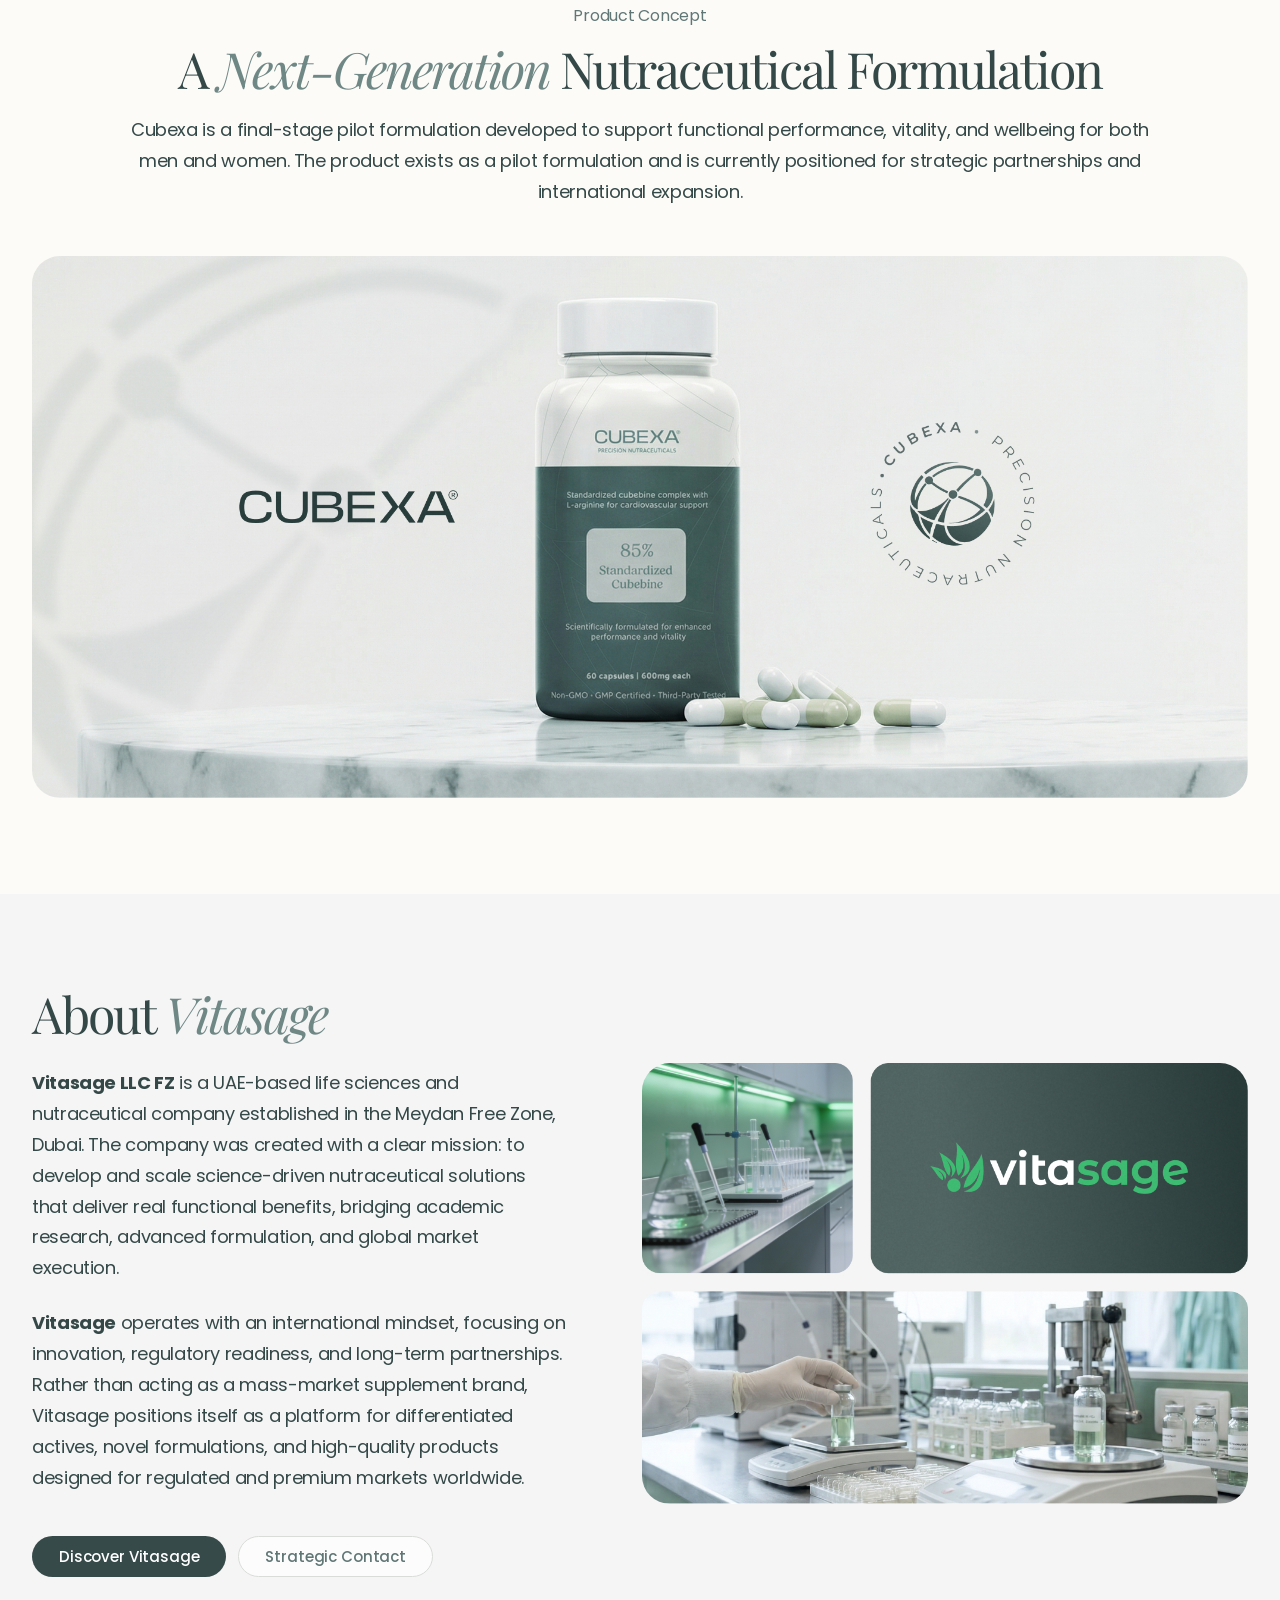
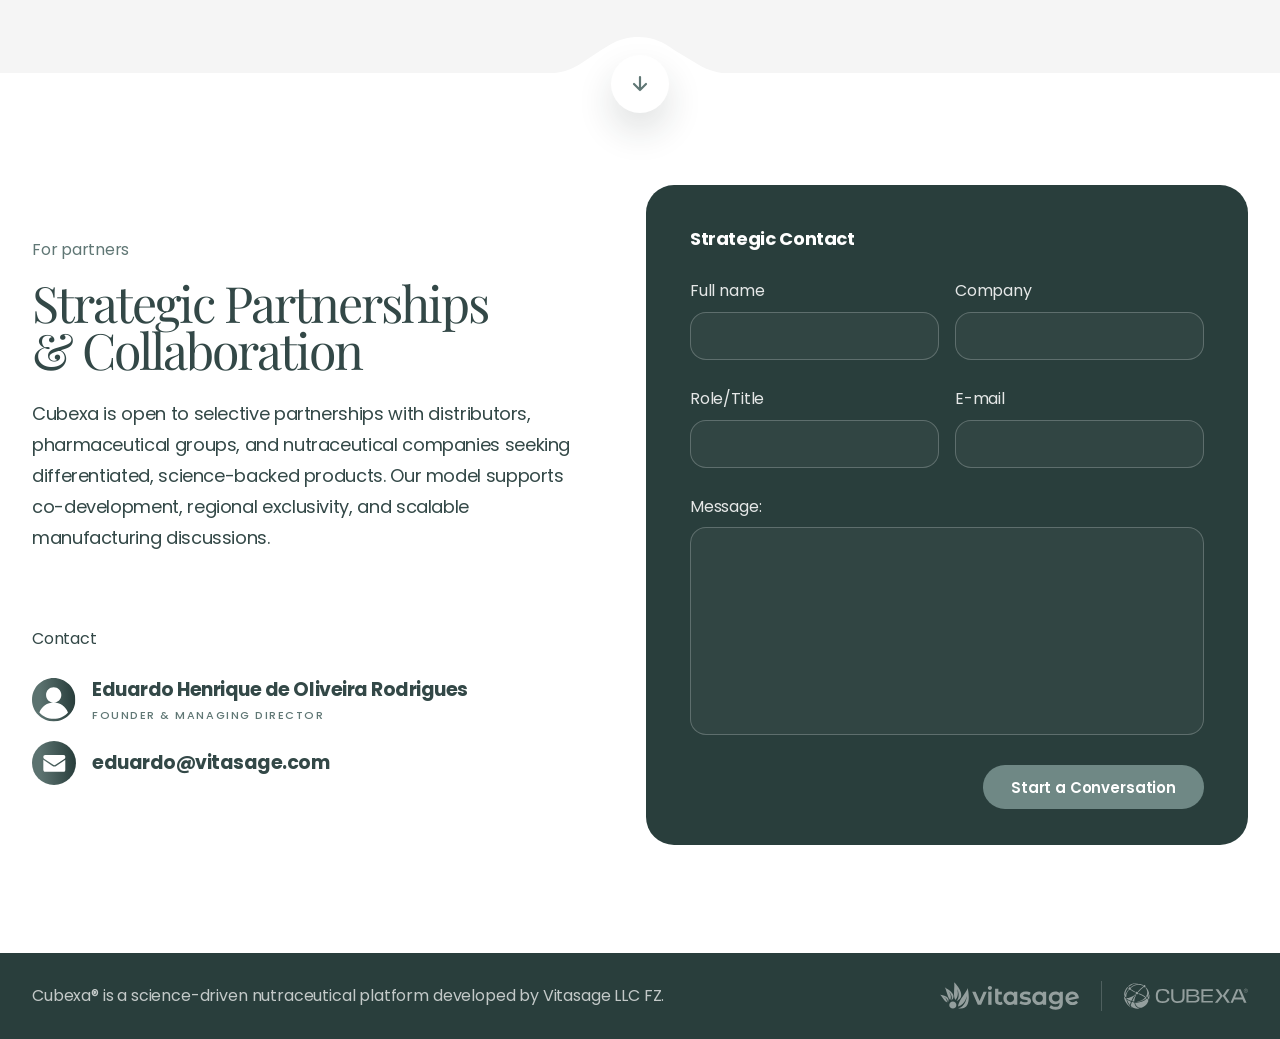
==== commit 790cc80a: "ajustes UI" ====
--- a/index.html
+++ b/index.html
@@ -180,12 +180,12 @@
                   </p>
 
                   <div class="science-standards__actions">
-                    <button class="science-pill" type="button">
+                    <span class="science-pill">
                       Scientific platform
-                    </button>
-                    <button class="science-pill" type="button">
+                    </span>
+                    <span class="science-pill">
                       Technology overview
-                    </button>
+                    </span>
                   </div>
                 </div>
 
@@ -237,12 +237,12 @@
               </p>
 
               <div class="platform-card__actions">
-                <button class="platform-pill platform-pill--solid" type="button">
+                <a class="platform-pill platform-pill--solid" href="#contact-form">
                   Strategic Contact
-                </button>
-                <button class="platform-pill platform-pill--ghost" type="button">
+                </a>
+                <a class="platform-pill platform-pill--ghost" href="#product-concept">
                   Learn more
-                </button>
+                </a>
               </div>
             </div>
           </article>
@@ -264,7 +264,11 @@
         </div>
       </section>
 
-      <section class="concept-section container" aria-labelledby="concept-title">
+      <section
+        class="concept-section container"
+        id="product-concept"
+        aria-labelledby="concept-title"
+      >
         <div class="concept-header">
           <p class="concept-tagline">Product Concept</p>
 
@@ -336,6 +340,17 @@
 
       <section class="contact-section" id="contact" aria-labelledby="contact-title">
         <div class="contact-divider" aria-hidden="true">
+          <svg
+            class="contact-divider__shape"
+            viewBox="0 0 234 110"
+            preserveAspectRatio="none"
+            xmlns="http://www.w3.org/2000/svg"
+          >
+            <path
+              d="M0 46.4089H24.9591C36.6972 46.4089 48.1738 42.9413 57.9479 36.4413L77.8521 23.2045L86.9134 17.8335C105.289 6.9417 128.293 7.60293 146.013 19.5323L151.467 23.2045L176.051 37.9362C185.303 43.4805 195.887 46.4089 206.673 46.4089H234V110H0V46.4089Z"
+              fill="currentColor"
+            />
+          </svg>
           <div class="contact-divider__circle">
             <svg
               class="contact-divider__arrow"
@@ -405,7 +420,14 @@
           <article class="contact-card">
             <h3 class="contact-card__title">Strategic Contact</h3>
 
-            <form class="contact-form" action="#" method="post">
+            <form
+              class="contact-form"
+              id="contact-form"
+              action="send.php"
+              method="post"
+              data-contact-form
+            >
+              <input type="hidden" name="source-page" value="Cubexa" />
               <div class="contact-form__field">
                 <label for="full-name">Full name</label>
                 <input id="full-name" name="full-name" type="text" />
@@ -432,10 +454,22 @@
               </div>
 
               <div class="contact-form__actions">
-                <button class="contact-form__button" type="submit">
+                <button
+                  class="contact-form__button"
+                  type="submit"
+                  data-submit-button
+                >
                   Start a Conversation
                 </button>
               </div>
+
+              <p
+                class="form-status"
+                data-form-status
+                aria-live="polite"
+                aria-atomic="true"
+                hidden
+              ></p>
             </form>
           </article>
         </div>
@@ -450,19 +484,25 @@
         </p>
 
         <div class="footer-logos" aria-label="Brand logos">
-          <img
-            src="IMG/logo-footer1.svg"
-            alt="Vitasage logo"
-            class="footer-logo footer-logo--vitasage"
-          />
+          <a class="footer-logo-link" href="index2.html" aria-label="Go to Vitasage page">
+            <img
+              src="IMG/logo-footer1.svg"
+              alt="Vitasage logo"
+              class="footer-logo footer-logo--vitasage"
+            />
+          </a>
           <span class="footer-logos__divider" aria-hidden="true"></span>
-          <img
-            src="IMG/logo-footer2.svg"
-            alt="Cubexa logo"
-            class="footer-logo footer-logo--cubexa"
-          />
+          <a class="footer-logo-link" href="index.html" aria-label="Go to Cubexa page">
+            <img
+              src="IMG/logo-footer2.svg"
+              alt="Cubexa logo"
+              class="footer-logo footer-logo--cubexa"
+            />
+          </a>
         </div>
       </div>
     </footer>
+
+    <script src="contact-forms.js"></script>
   </body>
 </html>
--- a/styles.css
+++ b/styles.css
@@ -941,25 +941,36 @@
 }
 
 .contact-divider {
+  --contact-divider-width: 234px;
+  --contact-divider-height: 110px;
+  --contact-divider-offset-y: -46px;
+  --contact-divider-circle-top: 28px;
+  --contact-divider-circle-size: 58px;
   position: absolute;
   top: 0;
   left: 50%;
-  width: 234px;
-  height: 110px;
+  width: var(--contact-divider-width);
+  height: var(--contact-divider-height);
   z-index: 2;
-  background: url("IMG/divider.svg") center / 100% 100% no-repeat;
-  transform: translateX(-50%) translateY(-46px);
+  color: #ffffff;
+  transform: translate3d(-50%, var(--contact-divider-offset-y), 0);
   pointer-events: none;
+}
+
+.contact-divider__shape {
+  display: block;
+  width: 100%;
+  height: 100%;
 }
 
 .contact-divider__circle {
   position: absolute;
-  top: 28px;
+  top: var(--contact-divider-circle-top);
   left: 50%;
   display: grid;
   place-items: center;
-  width: 58px;
-  height: 58px;
+  width: var(--contact-divider-circle-size);
+  height: var(--contact-divider-circle-size);
   border-radius: 50%;
   background: var(--color-surface);
   color: var(--color-muted);
@@ -1177,6 +1188,35 @@
   box-shadow: var(--shadow-focus);
 }
 
+.contact-form__button:disabled {
+  cursor: wait;
+  opacity: 0.76;
+  transform: none;
+}
+
+.form-status {
+  grid-column: 1 / -1;
+  margin-top: 14px;
+  min-height: 1.5em;
+  color: rgba(255, 255, 255, 0.86);
+  font-size: 14px;
+  font-weight: 500;
+  line-height: 1.4;
+  letter-spacing: -0.01em;
+}
+
+.form-status[hidden] {
+  display: none;
+}
+
+.form-status.is-success {
+  color: #8bffba;
+}
+
+.form-status.is-error {
+  color: #ffd8d8;
+}
+
 .footer-section {
   background: var(--color-contact-card);
 }
@@ -1204,6 +1244,18 @@
   flex-shrink: 0;
 }
 
+.footer-logo-link {
+  display: inline-flex;
+  align-items: center;
+  line-height: 0;
+  border-radius: 999px;
+}
+
+.footer-logo-link:focus-visible {
+  outline: none;
+  box-shadow: var(--shadow-focus);
+}
+
 .footer-logos__divider {
   width: 1px;
   height: 30px;
@@ -1608,13 +1660,10 @@
   }
 
   .contact-divider {
-    width: 214px;
-    height: 101px;
-    transform: translateX(-50%) translateY(-42px);
-  }
-
-  .contact-divider__circle {
-    top: 24px;
+    --contact-divider-width: 214px;
+    --contact-divider-height: 101px;
+    --contact-divider-offset-y: -42px;
+    --contact-divider-circle-top: 24px;
   }
 
   .contact-section__inner {
@@ -1884,15 +1933,11 @@
     content: none;
   }
 
-  .contact-divider__circle {
-    width: 52px;
-    height: 52px;
-  }
-
   .contact-divider {
-    width: 188px;
-    height: 88px;
-    transform: translateX(-50%) translateY(-37px);
+    --contact-divider-circle-size: 52px;
+    --contact-divider-width: 188px;
+    --contact-divider-height: 88px;
+    --contact-divider-offset-y: -37px;
   }
 
   .contact-divider__arrow {
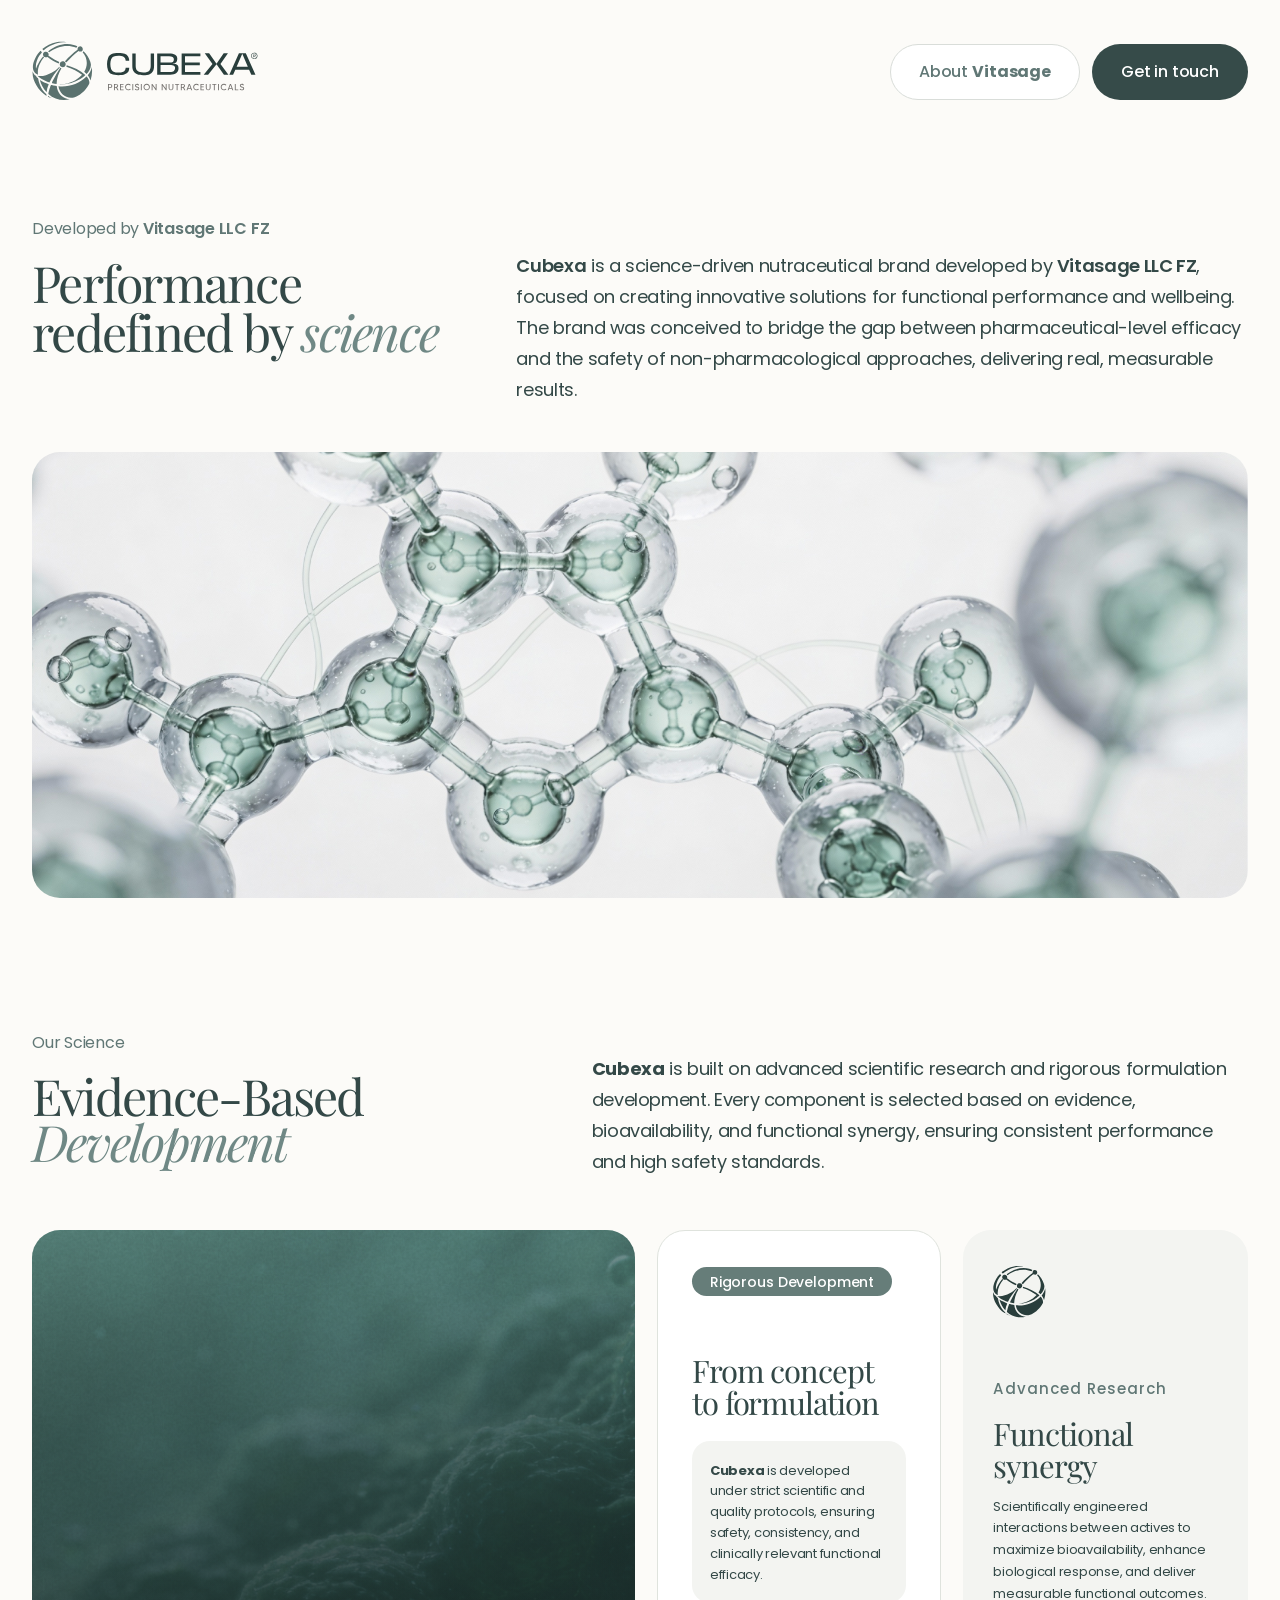
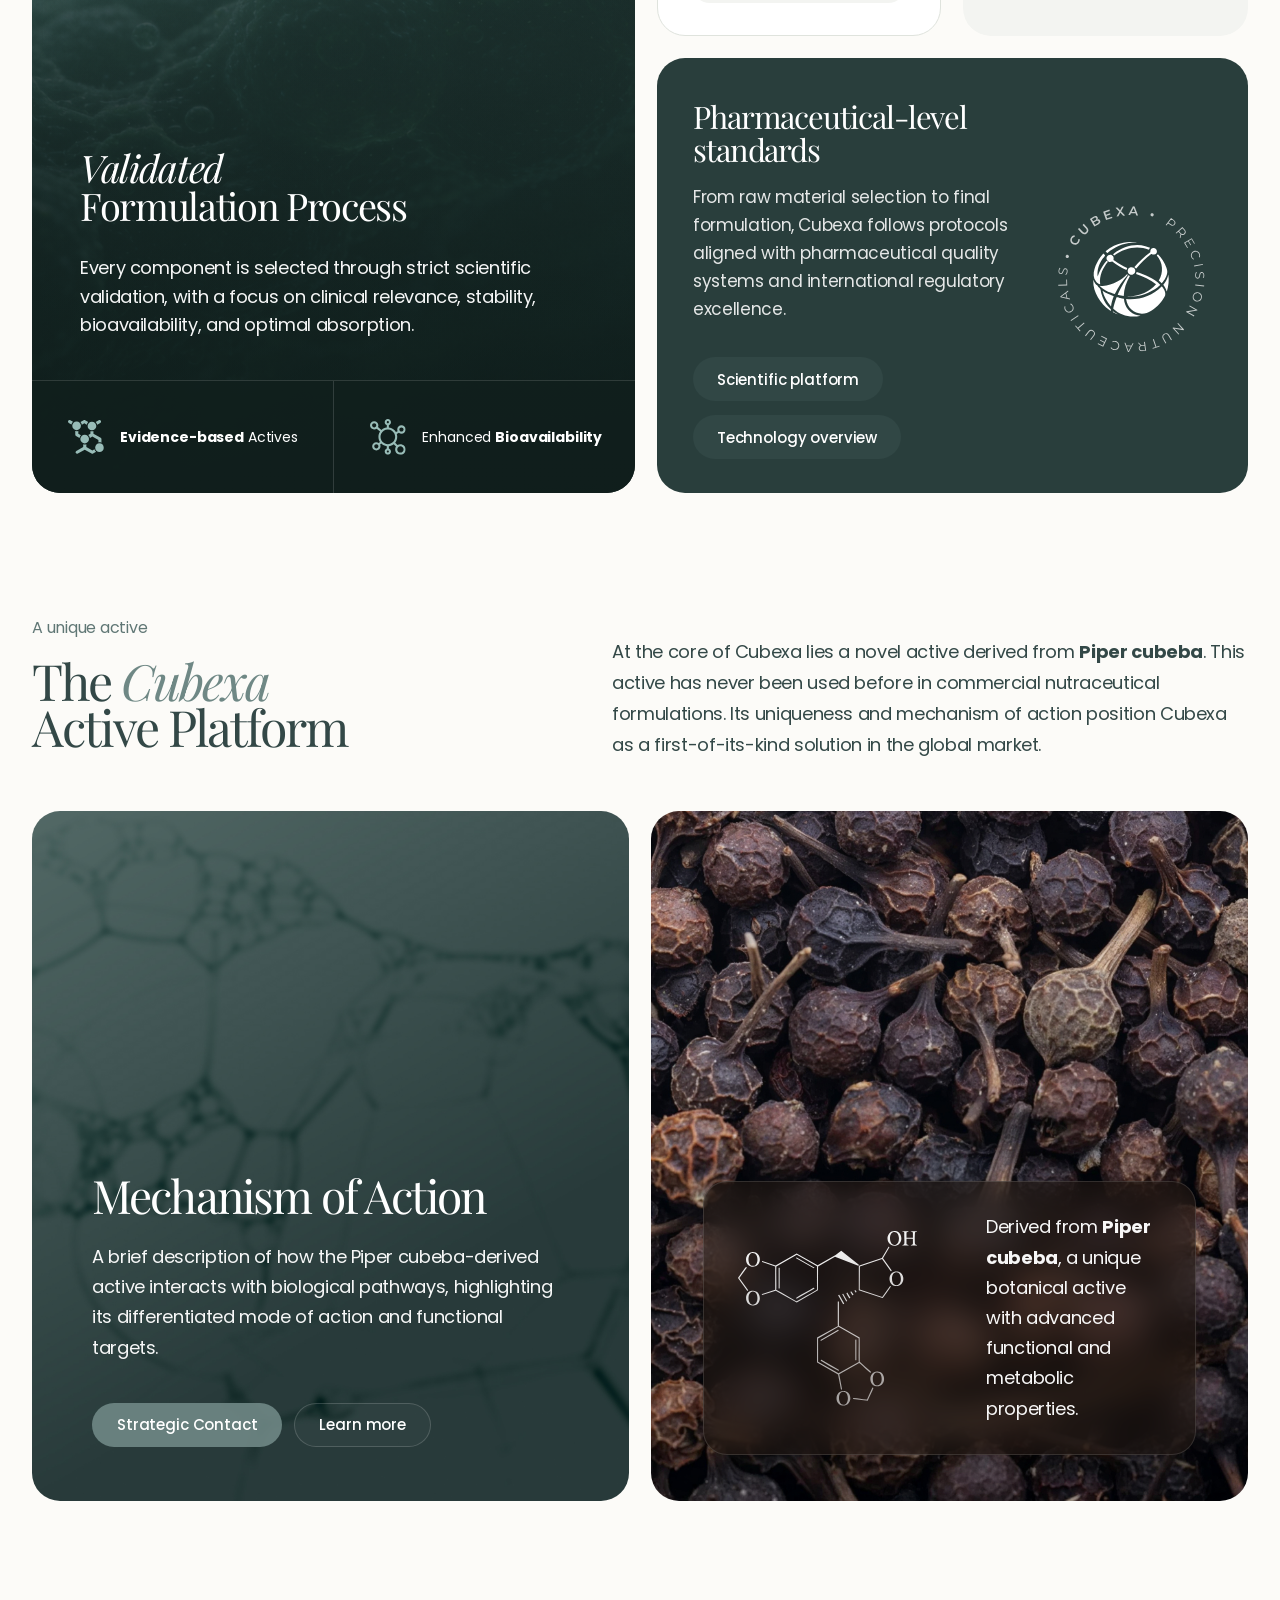
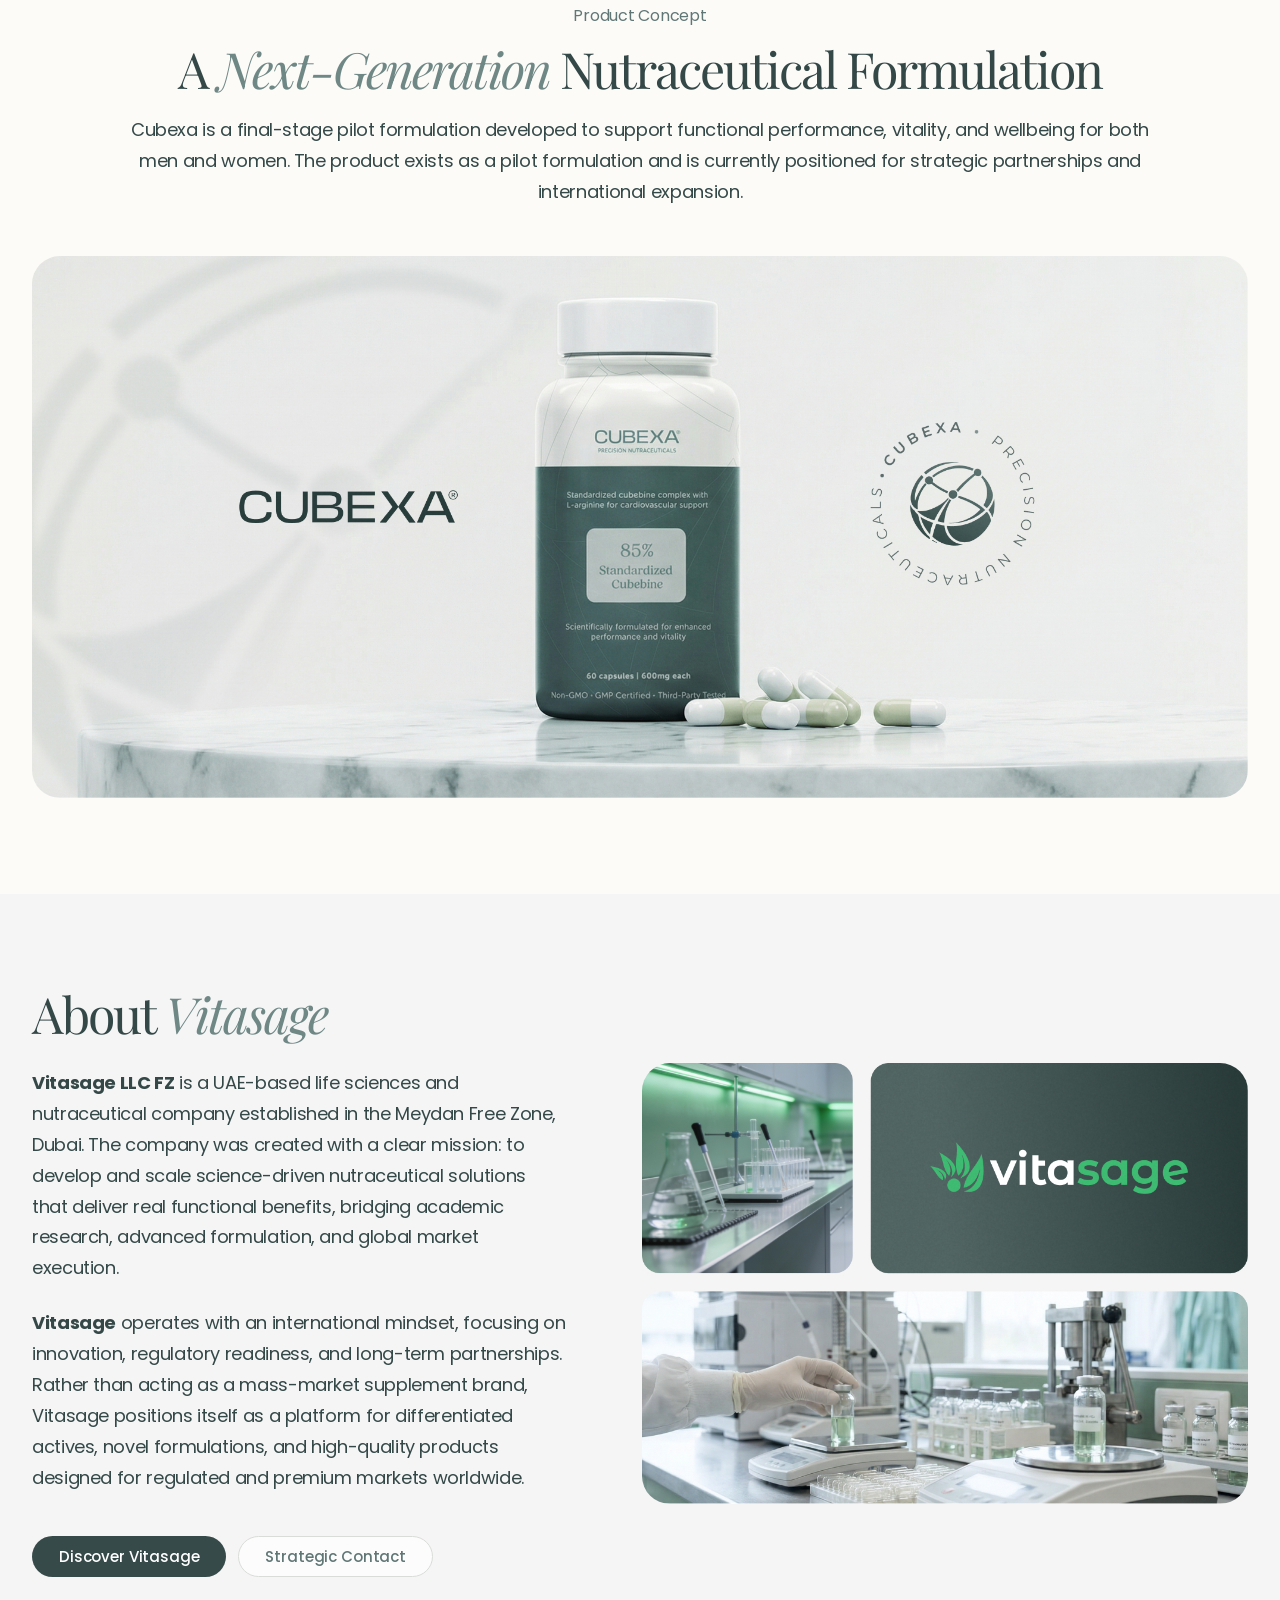
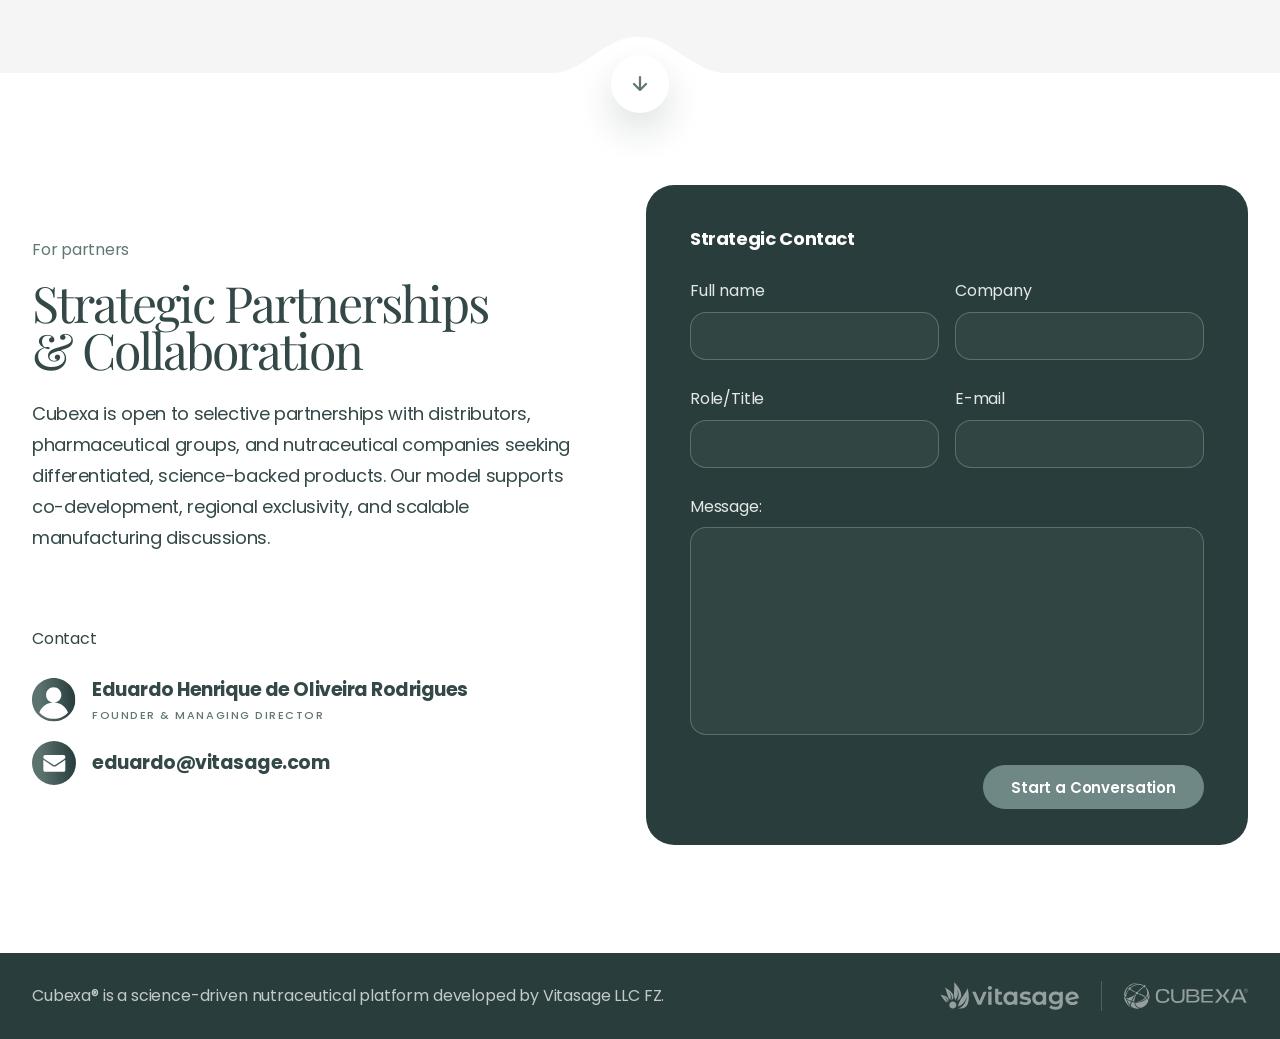
==== commit a9d7e85d: "ajuste divider" ====
--- a/index.html
+++ b/index.html
@@ -348,7 +348,7 @@
           >
             <path
               d="M0 46.4089H24.9591C36.6972 46.4089 48.1738 42.9413 57.9479 36.4413L77.8521 23.2045L86.9134 17.8335C105.289 6.9417 128.293 7.60293 146.013 19.5323L151.467 23.2045L176.051 37.9362C185.303 43.4805 195.887 46.4089 206.673 46.4089H234V110H0V46.4089Z"
-              fill="currentColor"
+              fill="#FFFFFF"
             />
           </svg>
           <div class="contact-divider__circle">
--- a/styles.css
+++ b/styles.css
@@ -948,12 +948,14 @@
   --contact-divider-circle-size: 58px;
   position: absolute;
   top: 0;
-  left: 50%;
+  left: 0;
+  right: 0;
   width: var(--contact-divider-width);
   height: var(--contact-divider-height);
+  margin-left: auto;
+  margin-right: auto;
   z-index: 2;
-  color: #ffffff;
-  transform: translate3d(-50%, var(--contact-divider-offset-y), 0);
+  transform: translateY(var(--contact-divider-offset-y));
   pointer-events: none;
 }
 
@@ -963,19 +965,25 @@
   height: 100%;
 }
 
+.contact-divider__shape path {
+  fill: #ffffff;
+}
+
 .contact-divider__circle {
   position: absolute;
   top: var(--contact-divider-circle-top);
-  left: 50%;
+  left: 0;
+  right: 0;
   display: grid;
   place-items: center;
   width: var(--contact-divider-circle-size);
   height: var(--contact-divider-circle-size);
+  margin-left: auto;
+  margin-right: auto;
   border-radius: 50%;
   background: var(--color-surface);
   color: var(--color-muted);
   box-shadow: 0 18px 36px rgba(27, 43, 40, 0.14);
-  transform: translateX(-50%);
   animation: contact-divider-float 3.6s ease-in-out infinite;
   pointer-events: auto;
 }
